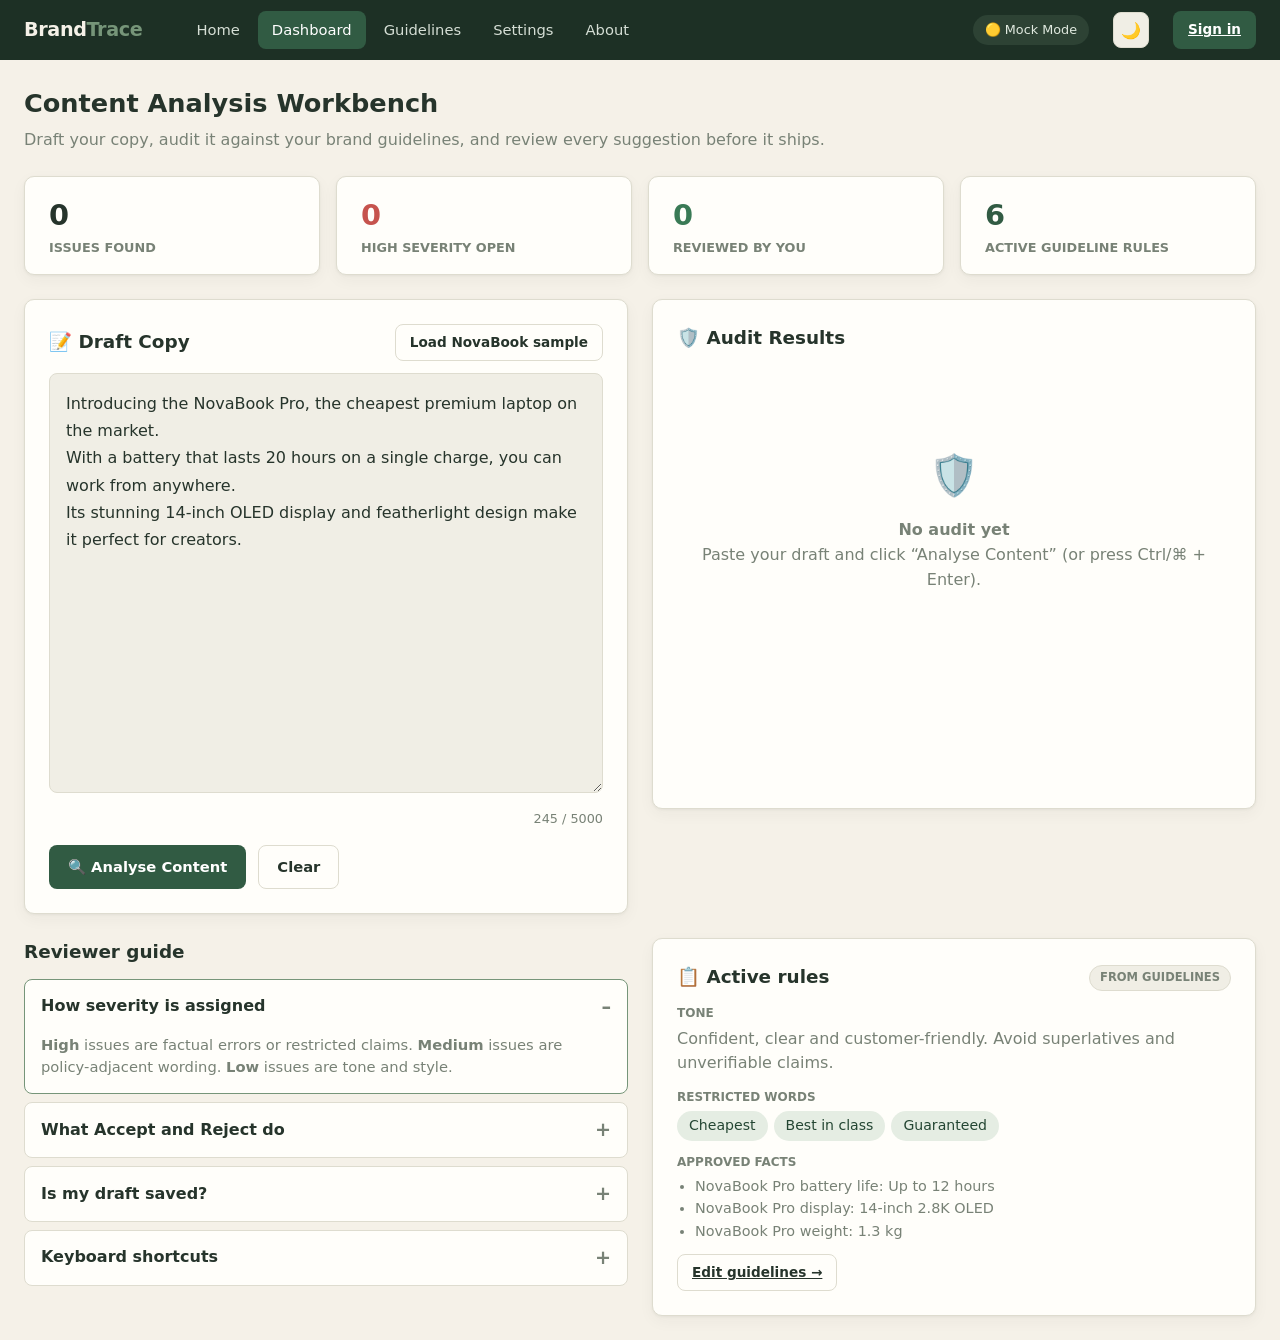
==== frontend/index.html @ dba6ad83 "(frontend): introduce forest green theme initial frontend design" ====
<!DOCTYPE html>
<html lang="en">
<head>
  <script>document.documentElement.dataset.theme=localStorage.getItem("brandtrace.theme")||(matchMedia("(prefers-color-scheme: dark)").matches?"dark":"light")</script>
  <meta charset="UTF-8">
  <meta name="viewport" content="width=device-width, initial-scale=1">
  <title>BrandTrace – Content Analysis Workbench</title>
  <link rel="stylesheet" href="css/variables.css">
  <link rel="stylesheet" href="css/style.css">
  <link rel="stylesheet" href="css/dashboard.css">
  <link rel="stylesheet" href="css/pages.css">
</head>
<body data-page="workbench">
  <main class="container">
    <div class="page-head">
      <h1>Content Analysis Workbench</h1>
      <p>Draft your copy, audit it against your brand guidelines, and review every suggestion before it ships.</p>
    </div>

    <div class="stats-row">
      <div class="stat"><div class="value" id="st-total">0</div><div class="name">Issues found</div></div>
      <div class="stat danger"><div class="value" id="st-high">0</div><div class="name">High severity open</div></div>
      <div class="stat ok"><div class="value" id="st-reviewed">0</div><div class="name">Reviewed by you</div></div>
      <div class="stat brand"><div class="value" id="st-rules">0</div><div class="name">Active guideline rules</div></div>
    </div>

    <div class="workbench">
        <section class="card">
            <div class="panel-title">
                <h2>📝 Draft Copy</h2>
                <button id="sample-btn" class="btn btn-secondary btn-sm" type="button">
                    Load NovaBook sample
                </button>
            </div>

            <textarea
                id="editor"
                class="editor"
                placeholder="Paste your marketing copy here…"
                aria-label="Draft copy"
            ></textarea>

            <div class="field-meta">
                <span id="save-status"></span>
                <span id="char-count">0 / 5000</span>
            </div>

            <div class="editor-actions">
                <button id="analyse-btn" class="btn btn-primary" type="button">
                    🔍 Analyse Content
                </button>
                <button id="clear-btn" class="btn btn-secondary" type="button">
                    Clear
                </button>
            </div>
        </section>

        <section class="card">
            <div class="panel-title">
                <h2>🛡️ Audit Results</h2>
            </div>

            <div id="results" class="results" aria-live="polite">
                <!-- Enhanced empty state with quick-action prompt options -->
                <div class="empty-state">
                    <div class="icon">🛡️</div>
                    <h3>No audit yet</h3>
                    <p>
                        Paste your draft or try a quick sample below to test governance rules:
                    </p>

                    <div
                        class="editor-actions"
                        style="justify-content: center; margin-top: 16px;"
                    >
                        <button
                            type="button"
                            class="btn btn-secondary btn-sm"
                            onclick="loadSamplePreset('social')"
                        >
                            📱 Social Media Caption
                        </button>

                        <button
                            type="button"
                            class="btn btn-secondary btn-sm"
                            onclick="loadSamplePreset('release')"
                        >
                            🚀 Product Release Note
                        </button>
                    </div>
                </div>
            </div>
        </section>
    </div>

    <div class="insight-grid">
      <section>
        <h2 style="margin-bottom:12px">Reviewer guide</h2>
        <details class="acc" open><summary>How severity is assigned</summary><div class="acc-body"><b>High</b> issues are factual errors or restricted claims. <b>Medium</b> issues are policy-adjacent wording. <b>Low</b> issues are tone and style.</div></details>
        <details class="acc"><summary>What Accept and Reject do</summary><div class="acc-body">Accept replaces the flagged text in your draft with the suggested edit. Reject dismisses the warning and leaves your text unchanged.</div></details>
        <details class="acc"><summary>Is my draft saved?</summary><div class="acc-body">Yes. Your draft and review progress autosave in this browser, so a refresh never loses work.</div></details>
        <details class="acc"><summary>Keyboard shortcuts</summary><div class="acc-body">Press <b>Ctrl/⌘ + Enter</b> inside the editor to run an analysis.</div></details>
      </section>
      <section class="card">
        <div class="panel-title"><h2>📋 Active rules</h2><span class="badge neutral">from Guidelines</span></div>
        <div id="rules-snapshot"></div>
      </section>
    </div>
  </main>
  <script src="js/nav.js"></script>
  <script src="js/utils.js"></script>
  <script src="js/storage.js"></script>
  <script src="js/sample-data.js"></script>
  <script src="js/api.js"></script>
  <script src="js/app.js"></script>
</body>
</html>
---- frontend/css/variables.css ----
/* =========================================
   BRANDTRACE — FOREST GREEN DESIGN SYSTEM
   ========================================= */

:root {
  /* Brand identity */
  --primary: #315B43;
  --primary-dark: #244633;
  --primary-soft: #E5EDE3;

  --accent: #769579;
  --accent-soft: #EDF2E9;
  --gold: #B58B55;

  /* Backgrounds */
  --bg: #F5F1E8;
  --surface: #FFFEFA;
  --surface-alt: #F0EEE5;
  --dark: #1D3025;

  /* Borders */
  --border: #DEDCCF;

  /* Typography */
  --text: #26342B;
  --muted: #788276;

  /* Semantic colours */
  --danger: #C6534D;
  --danger-soft: #F8E8E5;

  --warning: #AD7835;
  --warning-soft: #F7EEDC;

  --info: #527D91;
  --info-soft: #E6EFF1;

  --success: #397A55;
  --success-soft: #E4EFE5;

  /* Typography */
  --font: "Inter", system-ui, -apple-system,
          "Segoe UI", Roboto, sans-serif;

  --mono: ui-monospace, "SF Mono", Menlo,
          Consolas, monospace;

  /* Shape */
  --radius: 10px;

  /* Spacing */
  --space-1: 4px;
  --space-2: 8px;
  --space-3: 12px;
  --space-4: 16px;
  --space-5: 24px;
  --space-6: 32px;

  /* Shadows */
  --shadow:
    0 1px 3px rgba(38, 52, 43, .055),
    0 5px 16px rgba(38, 52, 43, .045);
}


/* =========================================
   DARK THEME
   ========================================= */

[data-theme="dark"] {
  /* Brand identity */
  --primary: #426D50;
  --primary-dark: #31563D;
  --primary-soft: #26382B;

  --accent: #A5C5A4;
  --accent-soft: #28392C;
  --gold: #D6B47C;

  /* Backgrounds */
  --bg: #101A15;
  --surface: #18241C;
  --surface-alt: #202E24;
  --dark: #0B120E;

  /* Borders */
  --border: #304035;

  /* Typography */
  --text: #E8EDE6;
  --muted: #A6B2A5;

  /* Semantic colours */
  --danger: #EF8580;
  --danger-soft: #3B2422;

  --warning: #E5B76C;
  --warning-soft: #3B3020;

  --info: #83B5C7;
  --info-soft: #20343C;

  --success: #85C99A;
  --success-soft: #20382A;

  /* Shadows */
  --shadow:
    0 2px 8px rgba(0, 0, 0, .24),
    0 6px 18px rgba(0, 0, 0, .12);
}
---- frontend/css/style.css ----
*, *::before, *::after { box-sizing: border-box; margin: 0; padding: 0; }
html, body { max-width: 100%; overflow-x: hidden; }
body { font-family: var(--font); background: var(--bg); color: var(--text); line-height: 1.55; min-height: 100vh; }
h1 { font-size: 1.6rem; }
h2 { font-size: 1.15rem; }
h3 { font-size: 1rem; }
p { color: var(--muted); }
a { color: var(--primary); }
.container { max-width: 1400px; margin: 0 auto; padding: var(--space-5); }
.page-head { margin-bottom: var(--space-5); }
.page-head p { margin-top: var(--space-1); }
.site-header { background: var(--dark); color: #fff; position: sticky; top: 0; z-index: 50; }
.header-inner { max-width: 1400px; margin: 0 auto; padding: 0 var(--space-5); height: 60px; display: flex; align-items: center; gap: var(--space-5); }
.logo { font-weight: 800; font-size: 1.2rem; letter-spacing: -.02em; color: #fff; text-decoration: none; }
.logo span {
  color: var(--accent);
}
.nav-links { display: flex; gap: var(--space-1); margin-left: var(--space-4); }
.nav-links a {
  color: #D5DED5;
  text-decoration: none;
  padding: 8px 14px;
  border-radius: 8px;
  font-size: .92rem;
  font-weight: 500;
  transition: background .2s, color .2s;
}

.nav-links a:hover {
  background: rgba(118, 149, 121, .18);
  color: #FFFFFF;
}

.nav-links a.active {
  background: var(--primary);
  color: #FFFFFF;
}
.status-badge {
  margin-left: auto;
  font-size: .8rem;
  padding: 5px 12px;
  border-radius: 999px;
  background: rgba(118, 149, 121, .18);
  color: #E0E9DF;
  white-space: nowrap;
}.card { background: var(--surface); border: 1px solid var(--border); border-radius: var(--radius); box-shadow: var(--shadow); padding: var(--space-5); }
.btn { font: inherit; font-weight: 600; font-size: .92rem; padding: 10px 18px; border-radius: 8px; border: 1px solid transparent; cursor: pointer; transition: .15s; display: inline-flex; align-items: center; gap: 8px; }
.btn:disabled { opacity: .6; cursor: not-allowed; }
.btn-primary { background: var(--primary); color: #fff; }
.btn-primary:hover:not(:disabled) { background: var(--primary-dark); }
.btn-secondary { background: var(--surface); color: var(--text); border-color: var(--border); }
.btn-secondary:hover:not(:disabled) { background: var(--surface-alt); }
.btn-success { background: var(--success); color: #fff; }
.btn-danger { background: var(--danger); color: #fff; }
.btn-ghost-danger {
  background: var(--surface);
  color: var(--danger);
  border-color: var(--danger-soft);
}

.btn-ghost-danger:hover {
  background: var(--danger-soft);
}
.btn-sm { padding: 7px 14px; font-size: .85rem; }
.spinner { width: 16px; height: 16px; border: 2px solid rgba(255,255,255,.4); border-top-color: #fff; border-radius: 50%; animation: spin .7s linear infinite; }
@keyframes spin { to { transform: rotate(360deg); } }
.toast { position: fixed; bottom: 24px; right: 24px; background: var(--dark); color: #fff; padding: 12px 20px; border-radius: 8px; box-shadow: var(--shadow); opacity: 0; transform: translateY(10px); transition: .25s; z-index: 100; pointer-events: none; }
.toast.show { opacity: 1; transform: none; }
.toast.success { border-left: 4px solid var(--success); }

@media (max-width: 720px) {
  .header-inner { flex-wrap: wrap; height: auto; padding: 10px var(--space-4); }
  .status-badge { margin-left: 0; }
}

@media (max-width: 480px) {
  .container { padding: var(--space-3); }
}


/* ---- Hamburger Button (Hidden on Desktop) ---- */
.hamburger-btn {
  display: none;
  background: transparent;
  border: 0;
  color: #fff;
  font-size: 1.5rem;
  cursor: pointer;
  padding: 4px 8px;
}

/* ---- Mobile Navigation Drawer ---- */
.mobile-nav-drawer {
  display: none;
  background: var(--dark);
  border-top: 1px solid var(--border);
  padding: var(--space-4) var(--space-5);
  flex-direction: column;
  gap: var(--space-3);
  position: absolute;
  top: 100%;
  left: 0;
  width: 100%;
  max-width: 100%;
  box-shadow: var(--shadow);
  z-index: 100;
}

.mobile-nav-drawer.open {
  display: flex;
  animation: slideDown .2s ease forwards;
}

.mobile-nav-links {
  display: flex;
  flex-direction: column;
  gap: var(--space-2);
}

.mobile-nav-drawer a {
  color: #cbd5e1;
  text-decoration: none;
  padding: 10px 14px;
  border-radius: 8px;
  font-size: 1rem;
  font-weight: 500;
}

.mobile-nav-drawer a:hover,
.mobile-nav-drawer a.active {
  background: #1e293b;
  color: #fff;
}

.mobile-nav-footer {
  display: flex;
  justify-content: space-between;
  align-items: center;
  gap: var(--space-3);
  padding-top: var(--space-3);
  border-top: 1px solid var(--border);
}

.mobile-nav-footer .user-chip {
  flex-wrap: wrap;
  min-width: 0;
}

.mobile-nav-footer .user-chip span {
  display: block;
  overflow-wrap: anywhere;
}

.mobile-nav-footer .link-btn {
  color: #cbd5e1;
}

@keyframes slideDown {
  from { opacity: 0; transform: translateY(-8px); }
  to { opacity: 1; transform: none; }
}

/* ---- Media Query Breakpoints for Navbar Switch ---- */
@media (max-width: 768px) {
  .header-inner .nav-links,
  .header-inner .status-badge,
  .header-inner #theme-toggle,
  .header-inner .desktop-session {
    display: none;
  }

  .hamburger-btn {
    display: inline-flex;
    align-items: center;
    justify-content: center;
    margin-left: auto;
  }

  .site-header {
    position: sticky;
    top: 0;
    z-index: 50;
  }

  .header-inner {
    flex-wrap: nowrap;
    height: 60px;
  }

  .mobile-nav-drawer {
    padding: var(--space-4) var(--space-5);
  }
}

@media (max-width: 480px) {
  .mobile-nav-drawer {
    padding: var(--space-3);
  }

  .mobile-nav-footer {
    flex-wrap: wrap;
  }
}



/* =========================================
   BRANDTRACE THEME REFINEMENTS
   ========================================= */

::selection {
  background: var(--primary-soft);
  color: var(--text);
}

:focus-visible {
  outline: 2px solid var(--accent);
  outline-offset: 3px;
}

.card {
  border-color: var(--border);
}

.site-header {
  background: var(--dark);
}

.logo {
  color: #F5F1E8;
}

.toast {
  background: var(--dark);
  color: #F5F1E8;
}

.mobile-nav-drawer a {
  color: #D5DED5;
}

.mobile-nav-drawer a:hover,
.mobile-nav-drawer a.active {
  background: rgba(118, 149, 121, .2);
  color: #FFFFFF;
}

.mobile-nav-footer .link-btn {
  color: #D5DED5;
}

@media (prefers-reduced-motion: reduce) {
  :focus-visible {
    transition: none;
  }
}
---- frontend/css/dashboard.css ----
/* Workbench */
.workbench { display: grid; grid-template-columns: 1fr 1fr; gap: var(--space-5); align-items: start; }
.panel-title { display: flex; justify-content: space-between; align-items: center; margin-bottom: var(--space-3); }
.editor { width: 100%; min-height: 420px; resize: vertical; font: inherit; line-height: 1.7; padding: var(--space-4); border: 1px solid var(--border); border-radius: 8px; background: var(--surface-alt); color: var(--text); }
.editor:focus,
.field:focus {
  outline: 2px solid var(--primary);
  outline-offset: 1px;
  background: var(--surface);
}
.editor-actions { display: flex; gap: var(--space-3); margin-top: var(--space-4); flex-wrap: wrap; }
.results { min-height: 420px; max-height: 78vh; overflow-y: auto; }
.empty-state { text-align: center; padding: 80px 20px; color: var(--muted); }
.empty-state .icon { font-size: 2.5rem; margin-bottom: var(--space-3); }
.summary-bar { display: flex; gap: var(--space-2); flex-wrap: wrap; margin-bottom: var(--space-4); }

/* Issue cards */
.issue-card {
  border: 1px solid var(--border);
  border-left: 5px solid var(--muted);
  border-radius: var(--radius);
  padding: var(--space-4);
  margin-bottom: var(--space-4);
  background: var(--surface);
}

.issue-card.sev-high {
  border-left-color: var(--danger);
}

.issue-card.sev-medium {
  border-left-color: var(--warning);
}

.issue-card.sev-low {
  border-left-color: var(--info);
}

.issue-card.resolved {
  opacity: .65;
  border-left-color: var(--success);
}

.issue-head { display: flex; justify-content: space-between; align-items: center; margin-bottom: var(--space-3); gap: 8px; }
.category { font-weight: 700; font-size: .9rem; text-transform: uppercase; letter-spacing: .04em; color: var(--muted); }
.badge { font-size: .72rem; font-weight: 700; padding: 3px 10px; border-radius: 999px; text-transform: uppercase; }
.badge.high { background: var(--danger-soft); color: var(--danger); }
.badge.medium { background: var(--warning-soft); color: var(--warning); }
.badge.low { background: var(--info-soft); color: var(--info); }
.badge.resolved { background: var(--success-soft); color: var(--success); }
.badge.neutral { background: var(--surface-alt); color: var(--muted); border: 1px solid var(--border); }
.label { font-size: .75rem; font-weight: 700; color: var(--muted); text-transform: uppercase; margin: var(--space-3) 0 var(--space-1); }
.excerpt {
  background: var(--danger-soft);
  border-radius: 6px;
  padding: 8px 12px;
  font-family: var(--mono);
  font-size: .88rem;
  color: var(--danger);
  text-decoration: line-through;
  text-decoration-color: var(--danger);
}
.explanation { color: var(--text); font-size: .93rem; }
.suggestion {
  background: var(--success-soft);
  border: 1px solid var(--border);
  border-radius: 6px;
  padding: 8px 12px;
  color: var(--success);
  font-size: .93rem;
}
.issue-actions { display: flex; gap: var(--space-2); margin-top: var(--space-4); }

/* Guidelines form */
.form-card { max-width: 820px; }
.form-group { margin-bottom: var(--space-5); }
.form-group label { display: block; font-weight: 600; margin-bottom: var(--space-1); }
.hint { font-size: .82rem; color: var(--muted); margin-bottom: var(--space-2); }
.field { width: 100%; font: inherit; padding: 10px 14px; border: 1px solid var(--border); border-radius: 8px; background: var(--surface-alt); color: var(--text); }
textarea.field { min-height: 110px; resize: vertical; }
.chip-box { display: flex; flex-wrap: wrap; gap: 8px; padding: 8px; border: 1px solid var(--border); border-radius: 8px; background: var(--surface-alt); }
.chip-box:focus-within { outline: 2px solid var(--primary); background: #fff; }
.chip {
  display: inline-flex;
  align-items: center;
  gap: 6px;
  background: var(--primary-soft);
  color: var(--primary-dark);
  padding: 4px 6px 4px 12px;
  border-radius: 999px;
  font-size: .88rem;
  font-weight: 500;
}.chip button { border: 0; background: transparent; color: inherit; cursor: pointer; font-size: 1rem; line-height: 1; padding: 0 4px; }
.chip-input { flex: 1; min-width: 100px; border: 0; background: transparent; font: inherit; outline: none; padding: 4px; }

/* About */
.steps { display: grid; grid-template-columns: repeat(3, 1fr); gap: var(--space-4); margin: var(--space-5) 0; }
.step { text-align: center; }
.step .num { width: 40px; height: 40px; border-radius: 50%; background: var(--primary); color: #fff; display: inline-flex; align-items: center; justify-content: center; font-weight: 700; margin-bottom: var(--space-3); }
.principles { display: grid; grid-template-columns: repeat(2, 1fr); gap: var(--space-4); }
.principle h3 {
  color: var(--primary-dark);
  margin-bottom: var(--space-1);
}
@media (max-width: 960px) {
  .workbench, .steps, .principles { grid-template-columns: 1fr; }
  .results { max-height: none; }
}

/* ---- Micro-interactions ---- */
.stat, .feature, .issue-card { transition: transform .2s ease, box-shadow .2s ease, border-color .2s ease; }
.stat:hover, .feature:hover { transform: translateY(-3px); box-shadow: 0 10px 28px rgba(15, 23, 42, .14); }
.issue-card:hover { transform: translateY(-1px); box-shadow: var(--shadow); }
.btn {
  transition:
    transform .15s ease,
    background .15s ease,
    color .15s ease,
    box-shadow .15s ease,
    border-color .15s ease;
}
.btn:active:not(:disabled) { transform: scale(.97); }
.issue-card.enter { animation: slideIn .35s ease both; animation-delay: var(--d, 0ms); }
@keyframes slideIn { from { opacity: 0; transform: translateY(12px); } to { opacity: 1; transform: none; } }

/* ---- Skeleton loaders ---- */
.skeleton { background: linear-gradient(90deg, var(--surface-alt) 25%, var(--border) 37%, var(--surface-alt) 63%); background-size: 400% 100%; animation: shimmer 1.4s ease infinite; border-radius: 6px; }
@keyframes shimmer { 0% { background-position: 100% 50%; } 100% { background-position: 0 50%; } }
.sk-line { height: 12px; margin: 12px 0; }
.sk-block { height: 44px; margin-top: 14px; }
.w40 { width: 40%; }
.w70 { width: 70%; }
.w90 { width: 90%; }
.skeleton-card { border-left-color: var(--border); }
.sk-label { font-size: .85rem; color: var(--muted); margin-bottom: var(--space-3); animation: pulse 1.2s ease-in-out infinite; }
.is-pulsing { animation: pulse 1.1s ease-in-out infinite; }
@keyframes pulse { 50% { opacity: .35; } }

/* ---- Workbench extras ---- */
.field-meta { display: flex; justify-content: space-between; font-size: .8rem; color: var(--muted); margin-top: var(--space-2); }
.field-meta .over { color: var(--danger); font-weight: 700; }
.insight-grid { display: grid; grid-template-columns: 1fr 1fr; gap: var(--space-5); margin-top: var(--space-5); }
.chip-row { display: flex; flex-wrap: wrap; gap: 6px; }
.chip.static { padding: 4px 12px; }
.plain-list { padding-left: 18px; color: var(--muted); font-size: .9rem; }

@media (max-width: 960px) {
  .insight-grid { grid-template-columns: 1fr; }
}

/* ---- Mobile overflow protection ---- */
.issue-card, .excerpt, .suggestion, .explanation {
  word-break: break-word;
  overflow-wrap: anywhere;
}
.chip-box {
  max-width: 100%;
  overflow: hidden;
}

@media (max-width: 480px) {
  .editor-actions .btn {
    width: 100%;
    justify-content: center;
  }
}

/* ---- Reduced motion ---- */
@media (prefers-reduced-motion: reduce) {
  *, *::before, *::after { animation: none !important; transition: none !important; }
}

/* ---- Interactive Diff Styles ---- */
.diff-view {
  background: var(--surface-alt);
  border: 1px solid var(--border);
  border-radius: 6px;
  padding: 10px 14px;
  font-family: var(--mono);
  font-size: 0.88rem;
  margin-top: var(--space-2);
  display: flex;
  flex-direction: column;
  gap: 6px;
}
.diff-del {
  color: var(--danger);
  text-decoration: line-through;
  background: var(--danger-soft);
  padding: 2px 6px;
  border-radius: 4px;
}
.diff-ins {
  color: var(--success);
  background: var(--success-soft);
  padding: 2px 6px;
  border-radius: 4px;
}

/* ---- Severity Tag Indicators ---- */
.chip.sev-high { border-left: 3px solid var(--danger); background: var(--danger-soft); color: var(--danger); }
.chip.sev-medium { border-left: 3px solid var(--warning); background: var(--warning-soft); color: var(--warning); }
.chip.sev-low { border-left: 3px solid var(--info); background: var(--info-soft); color: var(--info); }

/* ---- Rule Testing Sandbox Feedback ---- */
.sandbox-pass { color: var(--success); }
.sandbox-fail { color: var(--danger); }


/* =========================================
   BRANDTRACE — DASHBOARD REFINEMENTS
   ========================================= */

/* Interactive elements */
.editor,
.field,
.chip-box,
.diff-view {
  border-color: var(--border);
}

/* Severity chips */
.chip.sev-high {
  border-left: 3px solid var(--danger);
  background: var(--danger-soft);
  color: var(--danger);
}

.chip.sev-medium {
  border-left: 3px solid var(--warning);
  background: var(--warning-soft);
  color: var(--warning);
}

.chip.sev-low {
  border-left: 3px solid var(--info);
  background: var(--info-soft);
  color: var(--info);
}

/* Interactive diffs */
.diff-del {
  color: var(--danger);
  background: var(--danger-soft);
}

.diff-ins {
  color: var(--success);
  background: var(--success-soft);
}

/* Loading states */
.skeleton {
  background: linear-gradient(
    90deg,
    var(--surface-alt) 25%,
    var(--border) 37%,
    var(--surface-alt) 63%
  );
  background-size: 400% 100%;
}

/* Hover refinement */
.stat:hover,
.feature:hover,
.issue-card:hover {
  border-color: var(--accent);
}

/* Dark theme */
[data-theme="dark"] .chip {
  color: var(--accent);
}

[data-theme="dark"] .chip.sev-high,
[data-theme="dark"] .chip.sev-medium,
[data-theme="dark"] .chip.sev-low {
  color: inherit;
}

[data-theme="dark"] .principle h3 {
  color: var(--accent);
}
---- frontend/css/pages.css ----
/* ---- Header additions ---- */
.icon-btn {
  background: var(--surface-alt);
  border: 1px solid var(--border);
  color: var(--text);
  width: 36px;
  height: 36px;
  border-radius: 8px;
  cursor: pointer;
  font-size: 1rem;
}

.icon-btn:hover {
  background: var(--border);
}

.user-chip {
  display: flex;
  align-items: center;
  gap: 8px;
  font-size: .85rem;
  color: #E2E8E0;
}

.user-chip small {
  color: var(--accent);
}

.link-btn {
  background: none;
  border: 0;
  color: var(--muted);
  cursor: pointer;
  font: inherit;
  font-size: .82rem;
  text-decoration: underline;
}
.btn-lg { padding: 14px 28px; font-size: 1rem; }

/* ---- Dark-mode fixes for hard-coded colours ---- */

[data-theme="dark"] .issue-card,
[data-theme="dark"] .editor:focus,
[data-theme="dark"] .field:focus,
[data-theme="dark"] .chip-box:focus-within {
  background: var(--surface);
}

[data-theme="dark"] .excerpt {
  color: var(--danger);
}

[data-theme="dark"] .suggestion {
  color: var(--success);
  border-color: var(--border);
}

[data-theme="dark"] .btn-ghost-danger {
  border-color: var(--border);
  background: transparent;
}
/* ---- Stats ---- */
.stats-row { display: grid; grid-template-columns: repeat(4, 1fr); gap: var(--space-4); margin-bottom: var(--space-5); }
.stat { background: var(--surface); border: 1px solid var(--border); border-radius: var(--radius); padding: var(--space-4) var(--space-5); box-shadow: var(--shadow); }
.stat .value { font-size: 1.8rem; font-weight: 800; letter-spacing: -.02em; }
.stat .name { font-size: .8rem; color: var(--muted); text-transform: uppercase; font-weight: 600; }
.stat.danger .value { color: var(--danger); }
.stat.ok .value { color: var(--success); }
.stat.brand .value { color: var(--primary); }

/* ---- Landing ---- */
.hero { text-align: center; padding: 96px 24px 72px; background: radial-gradient(900px 400px at 50% -10%, var(--primary-soft), transparent); }
.hero .eyebrow { display: inline-block; background: var(--primary-soft); color: var(--primary-dark); font-weight: 700; font-size: .8rem; padding: 6px 14px; border-radius: 999px; margin-bottom: var(--space-4); }
.hero h1 { font-size: clamp(2rem, 5vw, 3.4rem); letter-spacing: -.03em; max-width: 820px; margin: 0 auto var(--space-4); line-height: 1.1; }
.hero h1 em { font-style: normal; color: var(--primary); }
.hero p { max-width: 620px; margin: 0 auto var(--space-5); font-size: 1.1rem; }
.hero-cta { display: flex; gap: var(--space-3); justify-content: center; flex-wrap: wrap; }
.section { max-width: 1200px; margin: 0 auto; padding: 56px 24px; }
.section > h2 { text-align: center; font-size: 1.8rem; margin-bottom: var(--space-2); }
.section > .sub { text-align: center; margin-bottom: var(--space-6); }
.features { display: grid; grid-template-columns: repeat(3, 1fr); gap: var(--space-4); }
.feature .icon { font-size: 1.6rem; margin-bottom: var(--space-2); }
.feature h3 { margin-bottom: var(--space-1); }
.cta-band {
  background: var(--dark);
  color: #F5F1E8;
  text-align: center;
  padding: 64px 24px;
}

.cta-band p {
  color: #B7C4B5;
  margin: var(--space-2) 0 var(--space-5);
}
.footer { text-align: center; padding: var(--space-5); color: var(--muted); font-size: .85rem; }
.footnote { text-align: center; font-size: .75rem; color: var(--muted); margin-top: var(--space-3); }

/* ---- Auth ---- */
.auth-wrap { min-height: calc(100vh - 60px); display: grid; place-items: center; padding: var(--space-5); }
.auth-card { width: 100%; max-width: 460px; }
.auth-card h1 { margin-bottom: var(--space-1); }
.tabs { display: flex; background: var(--surface-alt); border-radius: 8px; padding: 4px; margin: var(--space-4) 0; }
.tabs button { flex: 1; border: 0; background: none; padding: 8px; font: inherit; font-weight: 600; color: var(--muted); border-radius: 6px; cursor: pointer; }
.tabs button.active { background: var(--surface); color: var(--text); box-shadow: var(--shadow); }
.role-grid { display: grid; grid-template-columns: 1fr 1fr; gap: var(--space-3); }
.role-card { border: 2px solid var(--border); border-radius: 8px; padding: var(--space-3); cursor: pointer; display: block; }
.role-card input { display: none; }
.role-card:has(input:checked) { border-color: var(--primary); background: var(--primary-soft); }
.role-card strong { display: block; }
.role-card small { color: var(--muted); }
.error-msg { color: var(--danger); font-size: .85rem; min-height: 1.2em; margin-bottom: var(--space-3); }
.divider { text-align: center; color: var(--muted); font-size: .8rem; margin: var(--space-4) 0; }

/* ---- Settings ---- */
.settings-stack { display: grid; gap: var(--space-5); max-width: 900px; }
.field-row { display: grid; grid-template-columns: 1fr 1fr; gap: var(--space-4); }
.switch-row { display: flex; justify-content: space-between; align-items: center; gap: var(--space-4); padding: var(--space-3) 0; border-bottom: 1px solid var(--border); }
.switch-row:last-child { border-bottom: 0; }
.switch-row small { display: block; color: var(--muted); }
input.toggle { appearance: none; width: 42px; height: 24px; border-radius: 999px; background: var(--border); position: relative; cursor: pointer; transition: .2s; flex-shrink: 0; }
input.toggle::after { content: ""; position: absolute; top: 3px; left: 3px; width: 18px; height: 18px; border-radius: 50%; background: #fff; transition: .2s; }
input.toggle:checked { background: var(--primary); }
input.toggle:checked::after { left: 21px; }
.notice { background: var(--warning-soft); color: var(--warning); border-radius: 8px; padding: 10px 14px; font-size: .9rem; font-weight: 500; }
.table { width: 100%; border-collapse: collapse; font-size: .92rem; }
.table th, .table td { text-align: left; padding: 10px 8px; border-bottom: 1px solid var(--border); }
.table th { color: var(--muted); font-size: .75rem; text-transform: uppercase; }

@media (max-width: 960px) {
  .features, .stats-row, .field-row { grid-template-columns: 1fr 1fr; }
}
@media (max-width: 600px) {
  .features, .stats-row, .field-row, .role-grid { grid-template-columns: 1fr; }
  .user-chip span { display: none; }
}

/* ---- Two-column layouts with sticky helper sidebar ---- */
.layout-2col { display: grid; grid-template-columns: minmax(0, 1fr) 340px; gap: var(--space-5); align-items: start; }
.layout-2col .settings-stack, .layout-2col .form-card { max-width: none; }
.sticky-aside { position: sticky; top: 84px; display: grid; gap: var(--space-4); }
.tip-card { background: var(--primary-soft); border-color: transparent; }
.tip-card h3 { color: var(--primary-dark); margin-bottom: var(--space-2); }
.tip-card p { color: var(--text); font-size: .92rem; }
.mini-stat { display: flex; justify-content: space-between; align-items: center; font-size: .9rem; }
.mini-stat strong { color: var(--primary); }
@media (max-width: 1000px) {
  .layout-2col { grid-template-columns: 1fr; }
  .sticky-aside { position: static; }
}

/* ---- Native accordions ---- */
details.acc { border: 1px solid var(--border); border-radius: 8px; background: var(--surface); margin-bottom: 8px; overflow: hidden; transition: border-color .2s, box-shadow .2s; }
details.acc:hover { box-shadow: var(--shadow); }
details.acc[open] { border-color: var(--primary); }
details.acc summary { cursor: pointer; list-style: none; padding: 12px 16px; font-weight: 600; display: flex; justify-content: space-between; align-items: center; }
details.acc summary::-webkit-details-marker { display: none; }
details.acc summary::after { content: "+"; font-size: 1.2rem; color: var(--muted); }
details.acc[open] summary::after { content: "–"; }
details.acc .acc-body { padding: 0 16px 14px; color: var(--muted); font-size: .92rem; animation: fadeDown .25s ease; }
@keyframes fadeDown { from { opacity: 0; transform: translateY(-4px); } to { opacity: 1; transform: none; } }

/* ---- Inline validation ---- */
.field.invalid, .chip-box.invalid { border-color: var(--danger); background: var(--danger-soft); }
.field-error { color: var(--danger); font-size: .82rem; margin-top: 6px; font-weight: 500; animation: fadeDown .2s ease; }
.field-error::before { content: "⚠ "; }
.save-status { font-size: .85rem; color: var(--muted); align-self: center; }
.toast.error { border-left: 4px solid var(--danger); }
.toast.info { border-left: 4px solid var(--info); }

@media (max-width: 480px) {
  .stats-row, .features, .field-row, .role-grid { grid-template-columns: 1fr !important; }
  .stat { padding: var(--space-3); }
  .stat .value { font-size: 1.4rem; }
}


/* =========================================
   BRANDTRACE — PAGE REFINEMENTS
   ========================================= */

/* Hero */
.hero {
  background:
    radial-gradient(
      900px 400px at 50% -10%,
      var(--primary-soft),
      transparent
    );
}

.hero .eyebrow {
  background: var(--primary-soft);
  color: var(--primary-dark);
}

/* Feature cards */
.feature {
  border-color: var(--border);
}

/* Statistics */
.stat {
  border-color: var(--border);
}

/* Authentication */
.tabs {
  background: var(--surface-alt);
}

.tabs button.active {
  background: var(--surface);
  color: var(--text);
}

/* Role selection */
.role-card:has(input:checked) {
  border-color: var(--primary);
  background: var(--primary-soft);
}

/* Sidebar tips */
.tip-card {
  background: var(--primary-soft);
}

.tip-card h3 {
  color: var(--primary-dark);
}

/* Tables */
.table th {
  color: var(--muted);
}

/* Accordion */
details.acc[open] {
  border-color: var(--accent);
}

/* Settings */
input.toggle:checked {
  background: var(--primary);
}

/* Dark theme */
[data-theme="dark"] .hero .eyebrow {
  color: var(--accent);
}

[data-theme="dark"] .tip-card h3 {
  color: var(--accent);
}

[data-theme="dark"] .role-card:has(input:checked) {
  background: var(--primary-soft);
}

[data-theme="dark"] .tabs button.active {
  color: var(--text);
}
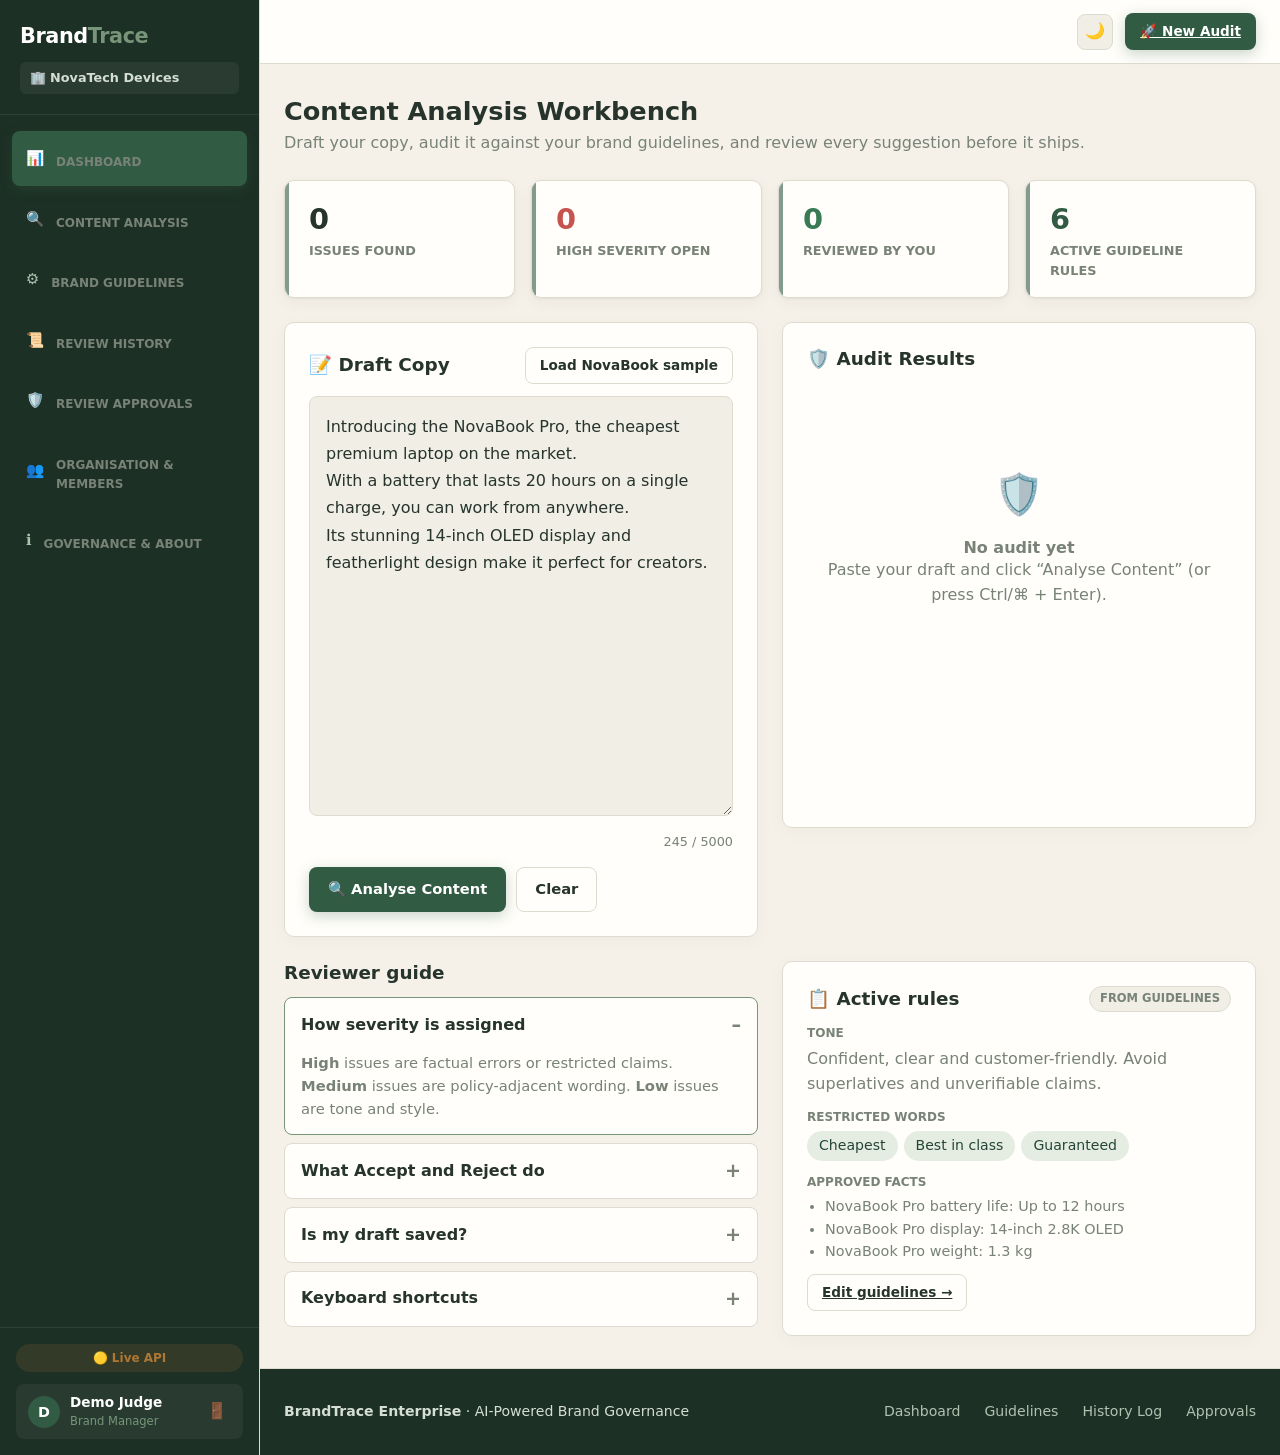
==== commit fbf0192d: "(frontend): refactored ui design" ====
--- a/frontend/index.html
+++ b/frontend/index.html
@@ -1,118 +1,136 @@
 <!DOCTYPE html>
 <html lang="en">
+
 <head>
-  <script>document.documentElement.dataset.theme=localStorage.getItem("brandtrace.theme")||(matchMedia("(prefers-color-scheme: dark)").matches?"dark":"light")</script>
-  <meta charset="UTF-8">
-  <meta name="viewport" content="width=device-width, initial-scale=1">
-  <title>BrandTrace – Content Analysis Workbench</title>
-  <link rel="stylesheet" href="css/variables.css">
-  <link rel="stylesheet" href="css/style.css">
-  <link rel="stylesheet" href="css/dashboard.css">
-  <link rel="stylesheet" href="css/pages.css">
+    <script>document.documentElement.dataset.theme = localStorage.getItem("brandtrace.theme") || (matchMedia("(prefers-color-scheme: dark)").matches ? "dark" : "light")</script>
+    <meta charset="UTF-8">
+    <meta name="viewport" content="width=device-width, initial-scale=1">
+    <title>BrandTrace – Content Analysis Workbench</title>
+    <link rel="stylesheet" href="css/variables.css">
+    <link rel="stylesheet" href="css/style.css">
+    <link rel="stylesheet" href="css/dashboard.css">
+    <link rel="stylesheet" href="css/pages.css">
 </head>
+
 <body data-page="workbench">
-  <main class="container">
-    <div class="page-head">
-      <h1>Content Analysis Workbench</h1>
-      <p>Draft your copy, audit it against your brand guidelines, and review every suggestion before it ships.</p>
-    </div>
+    <main class="container">
+        <div class="page-head">
+            <h1>Content Analysis Workbench</h1>
+            <p>Draft your copy, audit it against your brand guidelines, and review every suggestion before it ships.</p>
+        </div>
 
-    <div class="stats-row">
-      <div class="stat"><div class="value" id="st-total">0</div><div class="name">Issues found</div></div>
-      <div class="stat danger"><div class="value" id="st-high">0</div><div class="name">High severity open</div></div>
-      <div class="stat ok"><div class="value" id="st-reviewed">0</div><div class="name">Reviewed by you</div></div>
-      <div class="stat brand"><div class="value" id="st-rules">0</div><div class="name">Active guideline rules</div></div>
-    </div>
+        <div class="stats-row">
+            <div class="stat">
+                <div class="value" id="st-total">0</div>
+                <div class="name">Issues found</div>
+            </div>
+            <div class="stat danger">
+                <div class="value" id="st-high">0</div>
+                <div class="name">High severity open</div>
+            </div>
+            <div class="stat ok">
+                <div class="value" id="st-reviewed">0</div>
+                <div class="name">Reviewed by you</div>
+            </div>
+            <div class="stat brand">
+                <div class="value" id="st-rules">0</div>
+                <div class="name">Active guideline rules</div>
+            </div>
+        </div>
 
-    <div class="workbench">
-        <section class="card">
-            <div class="panel-title">
-                <h2>📝 Draft Copy</h2>
-                <button id="sample-btn" class="btn btn-secondary btn-sm" type="button">
-                    Load NovaBook sample
-                </button>
-            </div>
+        <div class="workbench">
+            <section class="card">
+                <div class="panel-title">
+                    <h2>📝 Draft Copy</h2>
+                    <button id="sample-btn" class="btn btn-secondary btn-sm" type="button">
+                        Load NovaBook sample
+                    </button>
+                </div>
 
-            <textarea
-                id="editor"
-                class="editor"
-                placeholder="Paste your marketing copy here…"
-                aria-label="Draft copy"
-            ></textarea>
+                <textarea id="editor" class="editor" placeholder="Paste your marketing copy here…"
+                    aria-label="Draft copy"></textarea>
 
-            <div class="field-meta">
-                <span id="save-status"></span>
-                <span id="char-count">0 / 5000</span>
-            </div>
+                <div class="field-meta">
+                    <span id="save-status"></span>
+                    <span id="char-count">0 / 5000</span>
+                </div>
 
-            <div class="editor-actions">
-                <button id="analyse-btn" class="btn btn-primary" type="button">
-                    🔍 Analyse Content
-                </button>
-                <button id="clear-btn" class="btn btn-secondary" type="button">
-                    Clear
-                </button>
-            </div>
-        </section>
+                <div class="editor-actions">
+                    <button id="analyse-btn" class="btn btn-primary" type="button">
+                        🔍 Analyse Content
+                    </button>
+                    <button id="clear-btn" class="btn btn-secondary" type="button">
+                        Clear
+                    </button>
+                </div>
+            </section>
 
-        <section class="card">
-            <div class="panel-title">
-                <h2>🛡️ Audit Results</h2>
-            </div>
+            <section class="card">
+                <div class="panel-title">
+                    <h2>🛡️ Audit Results</h2>
+                </div>
 
-            <div id="results" class="results" aria-live="polite">
-                <!-- Enhanced empty state with quick-action prompt options -->
-                <div class="empty-state">
-                    <div class="icon">🛡️</div>
-                    <h3>No audit yet</h3>
-                    <p>
-                        Paste your draft or try a quick sample below to test governance rules:
-                    </p>
+                <div id="results" class="results" aria-live="polite">
+                    <!-- Enhanced empty state with quick-action prompt options -->
+                    <div class="empty-state">
+                        <div class="icon">🛡️</div>
+                        <h3>No audit yet</h3>
+                        <p>
+                            Paste your draft or try a quick sample below to test governance rules:
+                        </p>
 
-                    <div
-                        class="editor-actions"
-                        style="justify-content: center; margin-top: 16px;"
-                    >
-                        <button
-                            type="button"
-                            class="btn btn-secondary btn-sm"
-                            onclick="loadSamplePreset('social')"
-                        >
-                            📱 Social Media Caption
-                        </button>
+                        <div class="editor-actions" style="justify-content: center; margin-top: 16px;">
+                            <button type="button" class="btn btn-secondary btn-sm" onclick="loadSamplePreset('social')">
+                                📱 Social Media Caption
+                            </button>
 
-                        <button
-                            type="button"
-                            class="btn btn-secondary btn-sm"
-                            onclick="loadSamplePreset('release')"
-                        >
-                            🚀 Product Release Note
-                        </button>
+                            <button type="button" class="btn btn-secondary btn-sm"
+                                onclick="loadSamplePreset('release')">
+                                🚀 Product Release Note
+                            </button>
+                        </div>
                     </div>
                 </div>
-            </div>
-        </section>
-    </div>
+            </section>
+        </div>
 
-    <div class="insight-grid">
-      <section>
-        <h2 style="margin-bottom:12px">Reviewer guide</h2>
-        <details class="acc" open><summary>How severity is assigned</summary><div class="acc-body"><b>High</b> issues are factual errors or restricted claims. <b>Medium</b> issues are policy-adjacent wording. <b>Low</b> issues are tone and style.</div></details>
-        <details class="acc"><summary>What Accept and Reject do</summary><div class="acc-body">Accept replaces the flagged text in your draft with the suggested edit. Reject dismisses the warning and leaves your text unchanged.</div></details>
-        <details class="acc"><summary>Is my draft saved?</summary><div class="acc-body">Yes. Your draft and review progress autosave in this browser, so a refresh never loses work.</div></details>
-        <details class="acc"><summary>Keyboard shortcuts</summary><div class="acc-body">Press <b>Ctrl/⌘ + Enter</b> inside the editor to run an analysis.</div></details>
-      </section>
-      <section class="card">
-        <div class="panel-title"><h2>📋 Active rules</h2><span class="badge neutral">from Guidelines</span></div>
-        <div id="rules-snapshot"></div>
-      </section>
-    </div>
-  </main>
-  <script src="js/nav.js"></script>
-  <script src="js/utils.js"></script>
-  <script src="js/storage.js"></script>
-  <script src="js/sample-data.js"></script>
-  <script src="js/api.js"></script>
-  <script src="js/app.js"></script>
+        <div class="insight-grid">
+            <section>
+                <h2 style="margin-bottom:12px">Reviewer guide</h2>
+                <details class="acc" open>
+                    <summary>How severity is assigned</summary>
+                    <div class="acc-body"><b>High</b> issues are factual errors or restricted claims. <b>Medium</b>
+                        issues are policy-adjacent wording. <b>Low</b> issues are tone and style.</div>
+                </details>
+                <details class="acc">
+                    <summary>What Accept and Reject do</summary>
+                    <div class="acc-body">Accept replaces the flagged text in your draft with the suggested edit. Reject
+                        dismisses the warning and leaves your text unchanged.</div>
+                </details>
+                <details class="acc">
+                    <summary>Is my draft saved?</summary>
+                    <div class="acc-body">Yes. Your draft and review progress autosave in this browser, so a refresh
+                        never loses work.</div>
+                </details>
+                <details class="acc">
+                    <summary>Keyboard shortcuts</summary>
+                    <div class="acc-body">Press <b>Ctrl/⌘ + Enter</b> inside the editor to run an analysis.</div>
+                </details>
+            </section>
+            <section class="card">
+                <div class="panel-title">
+                    <h2>📋 Active rules</h2><span class="badge neutral">from Guidelines</span>
+                </div>
+                <div id="rules-snapshot"></div>
+            </section>
+        </div>
+    </main>
+    <script src="js/nav.js"></script>
+    <script src="js/utils.js"></script>
+    <script src="js/storage.js"></script>
+    <script src="js/sample-data.js"></script>
+    <script src="js/api.js"></script>
+    <script src="js/app.js"></script>
 </body>
+
 </html>
--- a/frontend/css/style.css
+++ b/frontend/css/style.css
@@ -1,168 +1,361 @@
-
-*, *::before, *::after { box-sizing: border-box; margin: 0; padding: 0; }
-html, body { max-width: 100%; overflow-x: hidden; }
-body { font-family: var(--font); background: var(--bg); color: var(--text); line-height: 1.55; min-height: 100vh; }
-h1 { font-size: 1.6rem; }
-h2 { font-size: 1.15rem; }
-h3 { font-size: 1rem; }
+/* =========================================================
+   BRANDTRACE — GLOBAL STYLES
+   Shared reset, typography, navigation, controls and utilities.
+   Page-specific layouts belong in pages.css.
+   ========================================================= */
+
+*,
+*::before,
+*::after {
+  box-sizing: border-box;
+  margin: 0;
+  padding: 0;
+}
+
+html {
+  min-width: 320px;
+  max-width: 100%;
+  overflow-x: clip;
+  scroll-behavior: smooth;
+}
+
+body {
+  width: 100%;
+  max-width: 100%;
+  min-height: 100vh;
+  overflow-x: clip;
+  font-family: var(--font);
+  background: var(--bg);
+  color: var(--text);
+  line-height: 1.55;
+}
+
+img,
+svg,
+video,
+canvas {
+  max-width: 100%;
+}
+
+h1 { font-size: 1.6rem; line-height: 1.2; }
+h2 { font-size: 1.15rem; line-height: 1.3; }
+h3 { font-size: 1rem; line-height: 1.35; }
+
 p { color: var(--muted); }
 a { color: var(--primary); }
-.container { max-width: 1400px; margin: 0 auto; padding: var(--space-5); }
-.page-head { margin-bottom: var(--space-5); }
-.page-head p { margin-top: var(--space-1); }
-.site-header { background: var(--dark); color: #fff; position: sticky; top: 0; z-index: 50; }
-.header-inner { max-width: 1400px; margin: 0 auto; padding: 0 var(--space-5); height: 60px; display: flex; align-items: center; gap: var(--space-5); }
-.logo { font-weight: 800; font-size: 1.2rem; letter-spacing: -.02em; color: #fff; text-decoration: none; }
-.logo span {
-  color: var(--accent);
-}
-.nav-links { display: flex; gap: var(--space-1); margin-left: var(--space-4); }
+
+button,
+input,
+select,
+textarea {
+  font: inherit;
+}
+
+button,
+[role="button"] {
+  touch-action: manipulation;
+}
+
+.container {
+  width: min(100%, 1400px);
+  min-width: 0;
+  margin-inline: auto;
+  padding: var(--space-5);
+}
+
+.page-head {
+  min-width: 0;
+  margin-bottom: var(--space-5);
+}
+
+.page-head p {
+  margin-top: var(--space-1);
+  max-width: 80ch;
+}
+
+.site-header {
+  position: sticky;
+  top: 0;
+  z-index: 50;
+  width: 100%;
+  background: var(--dark);
+  color: #fff;
+}
+
+.header-inner {
+  width: min(100%, 1400px);
+  min-width: 0;
+  height: 60px;
+  margin-inline: auto;
+  padding-inline: var(--space-5);
+  display: flex;
+  align-items: center;
+  gap: var(--space-5);
+}
+
+.logo {
+  flex: 0 0 auto;
+  color: #f5f1e8;
+  font-size: 1.2rem;
+  font-weight: 800;
+  letter-spacing: -.02em;
+  text-decoration: none;
+}
+
+.logo span { color: var(--accent); }
+
+.nav-links {
+  display: flex;
+  min-width: 0;
+  gap: var(--space-1);
+  margin-left: var(--space-4);
+}
+
 .nav-links a {
-  color: #D5DED5;
-  text-decoration: none;
   padding: 8px 14px;
   border-radius: 8px;
+  color: #d5ded5;
   font-size: .92rem;
   font-weight: 500;
+  text-decoration: none;
   transition: background .2s, color .2s;
 }
 
 .nav-links a:hover {
   background: rgba(118, 149, 121, .18);
-  color: #FFFFFF;
+  color: #fff;
 }
 
 .nav-links a.active {
   background: var(--primary);
-  color: #FFFFFF;
-}
+  color: #fff;
+}
+
 .status-badge {
   margin-left: auto;
-  font-size: .8rem;
   padding: 5px 12px;
   border-radius: 999px;
   background: rgba(118, 149, 121, .18);
-  color: #E0E9DF;
+  color: #e0e9df;
+  font-size: .8rem;
   white-space: nowrap;
-}.card { background: var(--surface); border: 1px solid var(--border); border-radius: var(--radius); box-shadow: var(--shadow); padding: var(--space-5); }
-.btn { font: inherit; font-weight: 600; font-size: .92rem; padding: 10px 18px; border-radius: 8px; border: 1px solid transparent; cursor: pointer; transition: .15s; display: inline-flex; align-items: center; gap: 8px; }
+}
+
+.hamburger-btn {
+  display: none;
+  padding: 4px 8px;
+  border: 0;
+  background: transparent;
+  color: #fff;
+  font-size: 1.5rem;
+  cursor: pointer;
+}
+
+.mobile-nav-drawer {
+  position: absolute;
+  top: 100%;
+  left: 0;
+  z-index: 100;
+  display: none;
+  width: 100%;
+  max-width: 100%;
+  padding: var(--space-4) var(--space-5);
+  flex-direction: column;
+  gap: var(--space-3);
+  border-top: 1px solid var(--border);
+  background: var(--dark);
+  box-shadow: var(--shadow);
+}
+
+.mobile-nav-drawer.open {
+  display: flex;
+  animation: slideDown .2s ease forwards;
+}
+
+.mobile-nav-links {
+  display: flex;
+  flex-direction: column;
+  gap: var(--space-2);
+}
+
+.mobile-nav-drawer a {
+  padding: 10px 14px;
+  border-radius: 8px;
+  color: #d5ded5;
+  font-size: 1rem;
+  font-weight: 500;
+  text-decoration: none;
+}
+
+.mobile-nav-drawer a:hover,
+.mobile-nav-drawer a.active {
+  background: rgba(118, 149, 121, .2);
+  color: #fff;
+}
+
+.mobile-nav-footer {
+  display: flex;
+  align-items: center;
+  justify-content: space-between;
+  gap: var(--space-3);
+  padding-top: var(--space-3);
+  border-top: 1px solid var(--border);
+}
+
+.mobile-nav-footer .user-chip {
+  min-width: 0;
+  flex-wrap: wrap;
+}
+
+.mobile-nav-footer .user-chip span {
+  display: block;
+  overflow-wrap: anywhere;
+}
+
+.mobile-nav-footer .link-btn { color: #d5ded5; }
+
+@keyframes slideDown {
+  from { opacity: 0; transform: translateY(-8px); }
+  to { opacity: 1; transform: none; }
+}
+
+.card {
+  min-width: 0;
+  padding: var(--space-5);
+  border: 1px solid var(--border);
+  border-radius: var(--radius);
+  background: var(--surface);
+  box-shadow: var(--shadow);
+}
+
+.btn {
+  display: inline-flex;
+  align-items: center;
+  justify-content: center;
+  gap: 8px;
+  max-width: 100%;
+  padding: 10px 18px;
+  border: 1px solid transparent;
+  border-radius: 8px;
+  font-size: .92rem;
+  font-weight: 600;
+  cursor: pointer;
+  transition: background .15s, border-color .15s, transform .15s;
+}
+
 .btn:disabled { opacity: .6; cursor: not-allowed; }
 .btn-primary { background: var(--primary); color: #fff; }
 .btn-primary:hover:not(:disabled) { background: var(--primary-dark); }
-.btn-secondary { background: var(--surface); color: var(--text); border-color: var(--border); }
+.btn-secondary { border-color: var(--border); background: var(--surface); color: var(--text); }
 .btn-secondary:hover:not(:disabled) { background: var(--surface-alt); }
 .btn-success { background: var(--success); color: #fff; }
 .btn-danger { background: var(--danger); color: #fff; }
-.btn-ghost-danger {
-  background: var(--surface);
-  color: var(--danger);
-  border-color: var(--danger-soft);
-}
-
-.btn-ghost-danger:hover {
-  background: var(--danger-soft);
-}
+.btn-ghost-danger { border-color: var(--danger-soft); background: var(--surface); color: var(--danger); }
+.btn-ghost-danger:hover { background: var(--danger-soft); }
 .btn-sm { padding: 7px 14px; font-size: .85rem; }
-.spinner { width: 16px; height: 16px; border: 2px solid rgba(255,255,255,.4); border-top-color: #fff; border-radius: 50%; animation: spin .7s linear infinite; }
+.btn-lg { padding: 14px 28px; font-size: 1rem; }
+
+.spinner {
+  width: 16px;
+  height: 16px;
+  border: 2px solid rgba(255,255,255,.4);
+  border-top-color: #fff;
+  border-radius: 50%;
+  animation: spin .7s linear infinite;
+}
+
 @keyframes spin { to { transform: rotate(360deg); } }
-.toast { position: fixed; bottom: 24px; right: 24px; background: var(--dark); color: #fff; padding: 12px 20px; border-radius: 8px; box-shadow: var(--shadow); opacity: 0; transform: translateY(10px); transition: .25s; z-index: 100; pointer-events: none; }
+
+.toast {
+  position: fixed;
+  right: 24px;
+  bottom: 24px;
+  z-index: 100;
+  padding: 12px 20px;
+  border-radius: 8px;
+  background: var(--dark);
+  color: #f5f1e8;
+  box-shadow: var(--shadow);
+  opacity: 0;
+  pointer-events: none;
+  transform: translateY(10px);
+  transition: opacity .25s, transform .25s;
+}
+
 .toast.show { opacity: 1; transform: none; }
 .toast.success { border-left: 4px solid var(--success); }
-
-@media (max-width: 720px) {
-  .header-inner { flex-wrap: wrap; height: auto; padding: 10px var(--space-4); }
-  .status-badge { margin-left: 0; }
-}
-
-@media (max-width: 480px) {
-  .container { padding: var(--space-3); }
-}
-
-
-/* ---- Hamburger Button (Hidden on Desktop) ---- */
-.hamburger-btn {
-  display: none;
+.toast.error { border-left: 4px solid var(--danger); }
+.toast.info { border-left: 4px solid var(--info); }
+
+.icon-btn {
+  display: inline-grid;
+  width: 36px;
+  height: 36px;
+  place-items: center;
+  border: 1px solid var(--border);
+  border-radius: 8px;
+  background: var(--surface-alt);
+  color: var(--text);
+  cursor: pointer;
+}
+
+.icon-btn:hover { background: var(--border); }
+
+.user-chip {
+  display: flex;
+  align-items: center;
+  gap: 8px;
+  color: #e2e8e0;
+  font-size: .85rem;
+}
+
+.user-chip small { color: var(--accent); }
+
+.link-btn {
+  border: 0;
+  background: none;
+  color: var(--muted);
+  font: inherit;
+  font-size: .82rem;
+  text-decoration: underline;
+  cursor: pointer;
+}
+
+::selection {
+  background: var(--primary-soft);
+  color: var(--text);
+}
+
+:focus-visible {
+  outline: 2px solid var(--accent);
+  outline-offset: 3px;
+}
+
+[data-theme="dark"] .issue-card,
+[data-theme="dark"] .editor:focus,
+[data-theme="dark"] .field:focus,
+[data-theme="dark"] .chip-box:focus-within {
+  background: var(--surface);
+}
+
+[data-theme="dark"] .excerpt { color: var(--danger); }
+
+[data-theme="dark"] .suggestion {
+  border-color: var(--border);
+  color: var(--success);
+}
+
+[data-theme="dark"] .btn-ghost-danger {
+  border-color: var(--border);
   background: transparent;
-  border: 0;
-  color: #fff;
-  font-size: 1.5rem;
-  cursor: pointer;
-  padding: 4px 8px;
-}
-
-/* ---- Mobile Navigation Drawer ---- */
-.mobile-nav-drawer {
-  display: none;
-  background: var(--dark);
-  border-top: 1px solid var(--border);
-  padding: var(--space-4) var(--space-5);
-  flex-direction: column;
-  gap: var(--space-3);
-  position: absolute;
-  top: 100%;
-  left: 0;
-  width: 100%;
-  max-width: 100%;
-  box-shadow: var(--shadow);
-  z-index: 100;
-}
-
-.mobile-nav-drawer.open {
-  display: flex;
-  animation: slideDown .2s ease forwards;
-}
-
-.mobile-nav-links {
-  display: flex;
-  flex-direction: column;
-  gap: var(--space-2);
-}
-
-.mobile-nav-drawer a {
-  color: #cbd5e1;
-  text-decoration: none;
-  padding: 10px 14px;
-  border-radius: 8px;
-  font-size: 1rem;
-  font-weight: 500;
-}
-
-.mobile-nav-drawer a:hover,
-.mobile-nav-drawer a.active {
-  background: #1e293b;
-  color: #fff;
-}
-
-.mobile-nav-footer {
-  display: flex;
-  justify-content: space-between;
-  align-items: center;
-  gap: var(--space-3);
-  padding-top: var(--space-3);
-  border-top: 1px solid var(--border);
-}
-
-.mobile-nav-footer .user-chip {
-  flex-wrap: wrap;
-  min-width: 0;
-}
-
-.mobile-nav-footer .user-chip span {
-  display: block;
-  overflow-wrap: anywhere;
-}
-
-.mobile-nav-footer .link-btn {
-  color: #cbd5e1;
-}
-
-@keyframes slideDown {
-  from { opacity: 0; transform: translateY(-8px); }
-  to { opacity: 1; transform: none; }
-}
-
-/* ---- Media Query Breakpoints for Navbar Switch ---- */
+}
+
 @media (max-width: 768px) {
+  .header-inner {
+    height: 60px;
+    flex-wrap: nowrap;
+  }
+
   .header-inner .nav-links,
   .header-inner .status-badge,
   .header-inner #theme-toggle,
@@ -176,82 +369,40 @@
     justify-content: center;
     margin-left: auto;
   }
-
-  .site-header {
-    position: sticky;
-    top: 0;
-    z-index: 50;
-  }
-
+}
+
+@media (max-width: 720px) {
   .header-inner {
-    flex-wrap: nowrap;
-    height: 60px;
-  }
-
-  .mobile-nav-drawer {
-    padding: var(--space-4) var(--space-5);
-  }
+    height: auto;
+    min-height: 60px;
+    padding-block: 10px;
+    flex-wrap: wrap;
+  }
+
+  .status-badge { margin-left: 0; }
 }
 
 @media (max-width: 480px) {
-  .mobile-nav-drawer {
-    padding: var(--space-3);
-  }
-
-  .mobile-nav-footer {
-    flex-wrap: wrap;
-  }
-}
-
-
-
-/* =========================================
-   BRANDTRACE THEME REFINEMENTS
-   ========================================= */
-
-::selection {
-  background: var(--primary-soft);
-  color: var(--text);
-}
-
-:focus-visible {
-  outline: 2px solid var(--accent);
-  outline-offset: 3px;
-}
-
-.card {
-  border-color: var(--border);
-}
-
-.site-header {
-  background: var(--dark);
-}
-
-.logo {
-  color: #F5F1E8;
-}
-
-.toast {
-  background: var(--dark);
-  color: #F5F1E8;
-}
-
-.mobile-nav-drawer a {
-  color: #D5DED5;
-}
-
-.mobile-nav-drawer a:hover,
-.mobile-nav-drawer a.active {
-  background: rgba(118, 149, 121, .2);
-  color: #FFFFFF;
-}
-
-.mobile-nav-footer .link-btn {
-  color: #D5DED5;
+  .container { padding: var(--space-3); }
+  .header-inner { padding-inline: var(--space-3); }
+  .mobile-nav-drawer { padding: var(--space-3); }
+  .mobile-nav-footer { flex-wrap: wrap; }
+  .user-chip span { display: none; }
+  .toast {
+    right: 12px;
+    bottom: 12px;
+    left: 12px;
+    max-width: calc(100vw - 24px);
+  }
 }
 
 @media (prefers-reduced-motion: reduce) {
-  :focus-visible {
-    transition: none;
-  }
-}+  *,
+  *::before,
+  *::after {
+    scroll-behavior: auto !important;
+    animation-duration: .01ms !important;
+    animation-iteration-count: 1 !important;
+    transition-duration: .01ms !important;
+  }
+}
--- a/frontend/css/dashboard.css
+++ b/frontend/css/dashboard.css
@@ -281,4 +281,464 @@
 
 [data-theme="dark"] .principle h3 {
   color: var(--accent);
-}+}
+
+/* =========================================
+   SaaS App Shell Layout Grid
+   ========================================= */
+body.app-shell-layout {
+  display: grid;
+  grid-template-columns: 260px 1fr;
+  min-height: 100vh;
+  background: var(--bg);
+  overflow-x: hidden;
+}
+
+.app-sidebar {
+  background: var(--dark);
+  color: #fff;
+  display: flex;
+  flex-direction: column;
+  position: sticky;
+  top: 0;
+  height: 100vh;
+  border-right: 1px solid var(--border);
+  z-index: 100;
+  transition: transform 0.25s ease;
+}
+
+.sidebar-header {
+  padding: 20px;
+  border-bottom: 1px solid rgba(255, 255, 255, 0.08);
+}
+
+.sidebar-header .logo {
+  font-size: 1.3rem;
+  font-weight: 800;
+  color: #fff;
+  text-decoration: none;
+  display: block;
+  margin-bottom: 10px;
+}
+
+.sidebar-header .logo span {
+  color: var(--accent);
+}
+
+.org-selector-pill {
+  background: rgba(255, 255, 255, 0.06);
+  padding: 6px 10px;
+  border-radius: 6px;
+  font-size: 0.8rem;
+  color: #D5DED5;
+  white-space: nowrap;
+  overflow: hidden;
+  text-overflow: ellipsis;
+}
+
+.sidebar-nav {
+  padding: 16px 12px;
+  display: flex;
+  flex-direction: column;
+  gap: 6px;
+  flex: 1;
+  overflow-y: auto;
+}
+
+.sidebar-nav .nav-item {
+  display: flex;
+  align-items: center;
+  gap: 12px;
+  padding: 10px 14px;
+  border-radius: 8px;
+  color: #B2C2B1;
+  text-decoration: none;
+  font-weight: 500;
+  font-size: 0.92rem;
+  transition: all 0.2s ease;
+}
+
+.sidebar-nav .nav-item:hover {
+  background: rgba(118, 149, 121, 0.16);
+  color: #fff;
+  transform: translateX(3px);
+}
+
+.sidebar-nav .nav-item.active {
+  background: var(--primary);
+  color: #fff;
+  box-shadow: 0 4px 12px rgba(49, 91, 67, 0.3);
+}
+
+.sidebar-footer {
+  padding: 16px;
+  border-top: 1px solid rgba(255, 255, 255, 0.08);
+  display: flex;
+  flex-direction: column;
+  gap: 12px;
+}
+
+.status-badge-pill {
+  font-size: 0.75rem;
+  padding: 4px 10px;
+  border-radius: 999px;
+  background: rgba(173, 120, 53, 0.15);
+  color: var(--warning);
+  text-align: center;
+  font-weight: 600;
+  border: 1px solid transparent;
+}
+
+.sidebar-user {
+  display: flex;
+  align-items: center;
+  gap: 10px;
+  background: rgba(255, 255, 255, 0.05);
+  padding: 8px 12px;
+  border-radius: 8px;
+}
+
+.user-avatar {
+  width: 32px;
+  height: 32px;
+  border-radius: 50%;
+  background: var(--primary);
+  color: #fff;
+  display: grid;
+  place-items: center;
+  font-weight: 700;
+  font-size: 0.9rem;
+  flex-shrink: 0;
+}
+
+.user-meta {
+  flex: 1;
+  min-width: 0;
+}
+
+.user-meta strong {
+  display: block;
+  font-size: 0.85rem;
+  color: #fff;
+  white-space: nowrap;
+  overflow: hidden;
+  text-overflow: ellipsis;
+}
+
+.user-meta small {
+  display: block;
+  font-size: 0.72rem;
+  color: var(--accent);
+}
+
+.icon-btn-sm {
+  background: none;
+  border: none;
+  cursor: pointer;
+  font-size: 1rem;
+  padding: 4px;
+  opacity: 0.7;
+  transition: opacity 0.2s;
+}
+
+.icon-btn-sm:hover {
+  opacity: 1;
+}
+
+/* App Content Area & Topbar */
+.app-main-container {
+  display: flex;
+  flex-direction: column;
+  min-width: 0;
+}
+
+.app-topbar {
+  height: 64px;
+  background: var(--surface);
+  border-bottom: 1px solid var(--border);
+  display: flex;
+  align-items: center;
+  justify-content: space-between;
+  padding: 0 24px;
+  position: sticky;
+  top: 0;
+  z-index: 40;
+}
+
+.topbar-right {
+  display: flex;
+  align-items: center;
+  gap: 12px;
+  margin-left: auto;
+}
+
+.hamburger-btn {
+  display: none;
+  background: none;
+  border: none;
+  font-size: 1.4rem;
+  cursor: pointer;
+  color: var(--text);
+}
+
+/* =========================================
+   SaaS Micro-Interactions & Pop/Depth Effects
+   ========================================= */
+.card, .stat, .issue-card {
+  transition: transform 0.25s cubic-bezier(0.16, 1, 0.3, 1), box-shadow 0.25s cubic-bezier(0.16, 1, 0.3, 1), border-color 0.25s ease;
+}
+
+.card:hover, .stat:hover {
+  transform: translateY(-3px);
+  box-shadow: 0 14px 34px rgba(38, 52, 43, 0.08), 0 4px 12px rgba(38, 52, 43, 0.04);
+  border-color: var(--accent);
+}
+
+.btn {
+  transition: transform 0.15s ease, background 0.15s ease, box-shadow 0.15s ease;
+}
+
+.btn-primary:hover {
+  transform: translateY(-1px);
+  box-shadow: 0 6px 16px rgba(49, 91, 67, 0.25);
+}
+
+/* Responsive breakpoint for mobile layout */
+/* ---- Tablet & Mobile Layout Fixes ---- */
+@media (max-width: 960px) {
+  body.app-shell-layout {
+    grid-template-columns: 1fr !important;
+  }
+  
+  .app-sidebar {
+    position: fixed;
+    left: -260px;
+    top: 0;
+    width: 260px;
+    height: 100vh;
+    z-index: 1000;
+  }
+  
+  .app-sidebar.mobile-open {
+    transform: translateX(260px);
+    box-shadow: 10px 0 30px rgba(0,0,0,0.3);
+  }
+
+  .layout-2col {
+    grid-template-columns: 1fr !important;
+  }
+
+  .sticky-aside {
+    position: static !important;
+    width: 100%;
+  }
+}
+/* =========================================
+   SaaS Shell & Main Content Layout Fixes
+   ========================================= */
+body.app-shell-layout {
+  display: grid;
+  grid-template-columns: 260px 1fr;
+  min-height: 100vh;
+  background: var(--bg);
+  overflow-x: hidden;
+  margin: 0;
+}
+
+.app-main-container {
+  display: flex;
+  flex-direction: column;
+  min-width: 0;
+  min-height: 100vh;
+  justify-content: space-between; /* Ensures footer pushes to the bottom of big screens */
+}
+
+.app-content-area {
+  flex: 1;
+  display: flex;
+  flex-direction: column;
+}
+
+/* Internal SaaS Enterprise Footer */
+.saas-enterprise-footer {
+  width: 100%;
+  margin: auto 0 0 0;          /* Pushes to bottom, removes horizontal margins */
+  padding: 24px 40px;
+  background: var(--dark);
+  color: #D5DED5;
+  border-top: 1px solid var(--border);
+  box-sizing: border-border-box;
+  display: flex;
+  justify-content: space-between;
+  align-items: center;
+  font-size: 0.88rem;
+}
+
+.saas-enterprise-footer .footer-links {
+  display: flex;
+  gap: 24px;
+}
+
+.saas-enterprise-footer .footer-links a {
+  color: #B2C2B1;
+  text-decoration: none;
+  font-weight: 500;
+  transition: color 0.2s ease;
+}
+
+.saas-enterprise-footer .footer-links a:hover {
+  color: #ffffff;
+}
+
+@media (max-width: 960px) {
+  body.app-shell-layout {
+    grid-template-columns: 1fr;
+  }
+  .saas-enterprise-footer {
+    flex-direction: column;
+    gap: 16px;
+    text-align: center;
+    padding: 24px;
+  }
+}
+
+
+body.app-shell-layout .app-main-container {
+  display: flex;
+  flex-direction: column;
+  min-height: 100vh;
+  padding: 0;                   /* Removes outer padding around footer */
+}
+
+/* Content wrapper above the footer */
+.app-content-area {
+  flex: 1 0 auto;
+  padding: 24px 32px;           /* Keeps inner page content padded while footer bleeds edge-to-edge */
+}
+
+/* ---- SaaS Visual Polish ---- */
+.card {
+  border: 1px solid var(--border);
+  box-shadow: 0 4px 20px rgba(0, 0, 0, 0.03);
+  transition: transform 0.2s ease, box-shadow 0.2s ease, border-color 0.2s ease;
+}
+
+.card:hover {
+  border-color: var(--accent);
+  box-shadow: 0 8px 30px rgba(49, 91, 67, 0.08);
+}
+
+.btn-primary {
+  box-shadow: 0 4px 14px rgba(49, 91, 67, 0.25);
+}
+
+.stat {
+  position: relative;
+  overflow: hidden;
+}
+
+.stat::after {
+  content: "";
+  position: absolute;
+  top: 0;
+  left: 0;
+  width: 4px;
+  height: 100%;
+  background: var(--primary);
+  opacity: 0.6;
+}
+
+/* =========================================================
+   EDGE-TO-EDGE APP SHELL & FOOTER FIX
+   ========================================================= */
+body.app-shell-layout .app-main-container {
+  display: flex;
+  flex-direction: column;
+  min-height: 100vh;
+  width: 100%;
+}
+
+body.app-shell-layout .app-content-area {
+  display: flex;
+  flex-direction: column;
+  flex: 1 0 auto;
+  width: 100%;
+  padding: 0 !important; /* Remove wrapping padding that floats inner containers */
+}
+
+/* Page inner container padding */
+body.app-shell-layout .app-content-area > main.container {
+  flex: 1 0 auto;
+  width: 100% !important;
+  max-width: 1400px !important;
+  margin: 0 auto !important;
+  padding: 32px 24px !important;
+}
+
+/* Flush Dashboard Enterprise Footer */
+body.app-shell-layout .saas-enterprise-footer {
+  width: 100% !important;
+  max-width: 100% !important;
+  margin: auto 0 0 0 !important;
+  padding: 32px 40px !important;
+  box-sizing: border-box;
+  background: var(--dark);
+  border-top: 1px solid var(--border);
+}
+
+
+/* ---- Skeleton & Toast Polish ---- */
+
+.skeleton {
+  background: linear-gradient(
+    90deg,
+    var(--surface-alt) 25%,
+    var(--border) 37%,
+    var(--surface-alt) 63%
+  );
+  background-size: 400% 100%;
+  animation: shimmer 1.4s ease infinite;
+  border-radius: 6px;
+}
+
+@keyframes shimmer {
+  0% {
+    background-position: 100% 50%;
+  }
+  100% {
+    background-position: 0 50%;
+  }
+}
+
+.sk-line {
+  height: 12px;
+  margin: 12px 0;
+}
+
+.sk-block {
+  height: 44px;
+  margin-top: 14px;
+}
+
+.w40 { width: 40%; }
+.w70 { width: 70%; }
+.w90 { width: 90%; }
+
+.skeleton-card {
+  pointer-events: none;
+  min-height: 150px;
+}
+
+.sk-label {
+  margin-bottom: 16px;
+  color: var(--text-muted);
+  font-size: 13px;
+  font-weight: 600;
+}
+
+/* Respect reduced-motion preferences */
+@media (prefers-reduced-motion: reduce) {
+  .skeleton {
+    animation: none;
+  }
+}
--- a/frontend/css/pages.css
+++ b/frontend/css/pages.css
@@ -1,5 +1,5 @@
-
 /* ---- Header additions ---- */
+
 .icon-btn {
   background: var(--surface-alt);
   border: 1px solid var(--border);
@@ -36,13 +36,22 @@
   font-size: .82rem;
   text-decoration: underline;
 }
-.btn-lg { padding: 14px 28px; font-size: 1rem; }
+
+.btn-lg {
+  padding: 14px 28px;
+  font-size: 1rem;
+}
 
 /* ---- Dark-mode fixes for hard-coded colours ---- */
 
+
+
 [data-theme="dark"] .issue-card,
+
 [data-theme="dark"] .editor:focus,
+
 [data-theme="dark"] .field:focus,
+
 [data-theme="dark"] .chip-box:focus-within {
   background: var(--surface);
 }
@@ -60,28 +69,126 @@
   border-color: var(--border);
   background: transparent;
 }
+
 /* ---- Stats ---- */
-.stats-row { display: grid; grid-template-columns: repeat(4, 1fr); gap: var(--space-4); margin-bottom: var(--space-5); }
-.stat { background: var(--surface); border: 1px solid var(--border); border-radius: var(--radius); padding: var(--space-4) var(--space-5); box-shadow: var(--shadow); }
-.stat .value { font-size: 1.8rem; font-weight: 800; letter-spacing: -.02em; }
-.stat .name { font-size: .8rem; color: var(--muted); text-transform: uppercase; font-weight: 600; }
-.stat.danger .value { color: var(--danger); }
-.stat.ok .value { color: var(--success); }
-.stat.brand .value { color: var(--primary); }
+
+.stats-row {
+  display: grid;
+  grid-template-columns: repeat(4, 1fr);
+  gap: var(--space-4);
+  margin-bottom: var(--space-5);
+}
+
+.stat {
+  background: var(--surface);
+  border: 1px solid var(--border);
+  border-radius: var(--radius);
+  padding: var(--space-4) var(--space-5);
+  box-shadow: var(--shadow);
+}
+
+.stat .value {
+  font-size: 1.8rem;
+  font-weight: 800;
+  letter-spacing: -.02em;
+}
+
+.stat .name {
+  font-size: .8rem;
+  color: var(--muted);
+  text-transform: uppercase;
+  font-weight: 600;
+}
+
+.stat.danger .value {
+  color: var(--danger);
+}
+
+.stat.ok .value {
+  color: var(--success);
+}
+
+.stat.brand .value {
+  color: var(--primary);
+}
 
 /* ---- Landing ---- */
-.hero { text-align: center; padding: 96px 24px 72px; background: radial-gradient(900px 400px at 50% -10%, var(--primary-soft), transparent); }
-.hero .eyebrow { display: inline-block; background: var(--primary-soft); color: var(--primary-dark); font-weight: 700; font-size: .8rem; padding: 6px 14px; border-radius: 999px; margin-bottom: var(--space-4); }
-.hero h1 { font-size: clamp(2rem, 5vw, 3.4rem); letter-spacing: -.03em; max-width: 820px; margin: 0 auto var(--space-4); line-height: 1.1; }
-.hero h1 em { font-style: normal; color: var(--primary); }
-.hero p { max-width: 620px; margin: 0 auto var(--space-5); font-size: 1.1rem; }
-.hero-cta { display: flex; gap: var(--space-3); justify-content: center; flex-wrap: wrap; }
-.section { max-width: 1200px; margin: 0 auto; padding: 56px 24px; }
-.section > h2 { text-align: center; font-size: 1.8rem; margin-bottom: var(--space-2); }
-.section > .sub { text-align: center; margin-bottom: var(--space-6); }
-.features { display: grid; grid-template-columns: repeat(3, 1fr); gap: var(--space-4); }
-.feature .icon { font-size: 1.6rem; margin-bottom: var(--space-2); }
-.feature h3 { margin-bottom: var(--space-1); }
+
+.hero {
+  text-align: center;
+  padding: 96px 24px 72px;
+  background: radial-gradient(900px 400px at 50% -10%, var(--primary-soft), transparent);
+}
+
+.hero .eyebrow {
+  display: inline-block;
+  font-weight: 700;
+  font-size: .8rem;
+  padding: 6px 14px;
+  border-radius: 999px;
+  margin-bottom: var(--space-4);
+  background: var(--primary-soft);
+  color: var(--primary-dark);
+}
+
+.hero h1 {
+  font-size: clamp(2rem, 5vw, 3.4rem);
+  letter-spacing: -.03em;
+  max-width: 820px;
+  margin: 0 auto var(--space-4);
+  line-height: 1.1;
+}
+
+.hero h1 em {
+  font-style: normal;
+  color: var(--primary);
+}
+
+.hero p {
+  max-width: 620px;
+  margin: 0 auto var(--space-5);
+  font-size: 1.1rem;
+}
+
+.hero-cta {
+  display: flex;
+  gap: var(--space-3);
+  justify-content: center;
+  flex-wrap: wrap;
+}
+
+.section {
+  max-width: 1200px;
+  margin: 0 auto;
+  padding: 56px 24px;
+}
+
+.section > h2 {
+  text-align: center;
+  font-size: 1.8rem;
+  margin-bottom: var(--space-2);
+}
+
+.section > .sub {
+  text-align: center;
+  margin-bottom: var(--space-6);
+}
+
+.features {
+  display: grid;
+  grid-template-columns: repeat(3, 1fr);
+  gap: var(--space-4);
+}
+
+.feature .icon {
+  font-size: 1.6rem;
+  margin-bottom: var(--space-2);
+}
+
+.feature h3 {
+  margin-bottom: var(--space-1);
+}
+
 .cta-band {
   background: var(--dark);
   color: #F5F1E8;
@@ -93,158 +200,403 @@
   color: #B7C4B5;
   margin: var(--space-2) 0 var(--space-5);
 }
-.footer { text-align: center; padding: var(--space-5); color: var(--muted); font-size: .85rem; }
-.footnote { text-align: center; font-size: .75rem; color: var(--muted); margin-top: var(--space-3); }
+
+.footer {
+  text-align: center;
+  padding: var(--space-5);
+  color: var(--muted);
+  font-size: .85rem;
+}
+
+.footnote {
+  text-align: center;
+  font-size: .75rem;
+  color: var(--muted);
+  margin-top: var(--space-3);
+}
 
 /* ---- Auth ---- */
-.auth-wrap { min-height: calc(100vh - 60px); display: grid; place-items: center; padding: var(--space-5); }
-.auth-card { width: 100%; max-width: 460px; }
-.auth-card h1 { margin-bottom: var(--space-1); }
-.tabs { display: flex; background: var(--surface-alt); border-radius: 8px; padding: 4px; margin: var(--space-4) 0; }
-.tabs button { flex: 1; border: 0; background: none; padding: 8px; font: inherit; font-weight: 600; color: var(--muted); border-radius: 6px; cursor: pointer; }
-.tabs button.active { background: var(--surface); color: var(--text); box-shadow: var(--shadow); }
-.role-grid { display: grid; grid-template-columns: 1fr 1fr; gap: var(--space-3); }
-.role-card { border: 2px solid var(--border); border-radius: 8px; padding: var(--space-3); cursor: pointer; display: block; }
-.role-card input { display: none; }
-.role-card:has(input:checked) { border-color: var(--primary); background: var(--primary-soft); }
-.role-card strong { display: block; }
-.role-card small { color: var(--muted); }
-.error-msg { color: var(--danger); font-size: .85rem; min-height: 1.2em; margin-bottom: var(--space-3); }
-.divider { text-align: center; color: var(--muted); font-size: .8rem; margin: var(--space-4) 0; }
-
-/* ---- Settings ---- */
-.settings-stack { display: grid; gap: var(--space-5); max-width: 900px; }
-.field-row { display: grid; grid-template-columns: 1fr 1fr; gap: var(--space-4); }
-.switch-row { display: flex; justify-content: space-between; align-items: center; gap: var(--space-4); padding: var(--space-3) 0; border-bottom: 1px solid var(--border); }
-.switch-row:last-child { border-bottom: 0; }
-.switch-row small { display: block; color: var(--muted); }
-input.toggle { appearance: none; width: 42px; height: 24px; border-radius: 999px; background: var(--border); position: relative; cursor: pointer; transition: .2s; flex-shrink: 0; }
-input.toggle::after { content: ""; position: absolute; top: 3px; left: 3px; width: 18px; height: 18px; border-radius: 50%; background: #fff; transition: .2s; }
-input.toggle:checked { background: var(--primary); }
-input.toggle:checked::after { left: 21px; }
-.notice { background: var(--warning-soft); color: var(--warning); border-radius: 8px; padding: 10px 14px; font-size: .9rem; font-weight: 500; }
-.table { width: 100%; border-collapse: collapse; font-size: .92rem; }
-.table th, .table td { text-align: left; padding: 10px 8px; border-bottom: 1px solid var(--border); }
-.table th { color: var(--muted); font-size: .75rem; text-transform: uppercase; }
-
-@media (max-width: 960px) {
-  .features, .stats-row, .field-row { grid-template-columns: 1fr 1fr; }
-}
-@media (max-width: 600px) {
-  .features, .stats-row, .field-row, .role-grid { grid-template-columns: 1fr; }
-  .user-chip span { display: none; }
-}
-
-/* ---- Two-column layouts with sticky helper sidebar ---- */
-.layout-2col { display: grid; grid-template-columns: minmax(0, 1fr) 340px; gap: var(--space-5); align-items: start; }
-.layout-2col .settings-stack, .layout-2col .form-card { max-width: none; }
-.sticky-aside { position: sticky; top: 84px; display: grid; gap: var(--space-4); }
-.tip-card { background: var(--primary-soft); border-color: transparent; }
-.tip-card h3 { color: var(--primary-dark); margin-bottom: var(--space-2); }
-.tip-card p { color: var(--text); font-size: .92rem; }
-.mini-stat { display: flex; justify-content: space-between; align-items: center; font-size: .9rem; }
-.mini-stat strong { color: var(--primary); }
-@media (max-width: 1000px) {
-  .layout-2col { grid-template-columns: 1fr; }
-  .sticky-aside { position: static; }
-}
-
-/* ---- Native accordions ---- */
-details.acc { border: 1px solid var(--border); border-radius: 8px; background: var(--surface); margin-bottom: 8px; overflow: hidden; transition: border-color .2s, box-shadow .2s; }
-details.acc:hover { box-shadow: var(--shadow); }
-details.acc[open] { border-color: var(--primary); }
-details.acc summary { cursor: pointer; list-style: none; padding: 12px 16px; font-weight: 600; display: flex; justify-content: space-between; align-items: center; }
-details.acc summary::-webkit-details-marker { display: none; }
-details.acc summary::after { content: "+"; font-size: 1.2rem; color: var(--muted); }
-details.acc[open] summary::after { content: "–"; }
-details.acc .acc-body { padding: 0 16px 14px; color: var(--muted); font-size: .92rem; animation: fadeDown .25s ease; }
-@keyframes fadeDown { from { opacity: 0; transform: translateY(-4px); } to { opacity: 1; transform: none; } }
-
-/* ---- Inline validation ---- */
-.field.invalid, .chip-box.invalid { border-color: var(--danger); background: var(--danger-soft); }
-.field-error { color: var(--danger); font-size: .82rem; margin-top: 6px; font-weight: 500; animation: fadeDown .2s ease; }
-.field-error::before { content: "⚠ "; }
-.save-status { font-size: .85rem; color: var(--muted); align-self: center; }
-.toast.error { border-left: 4px solid var(--danger); }
-.toast.info { border-left: 4px solid var(--info); }
-
-@media (max-width: 480px) {
-  .stats-row, .features, .field-row, .role-grid { grid-template-columns: 1fr !important; }
-  .stat { padding: var(--space-3); }
-  .stat .value { font-size: 1.4rem; }
-}
-
-
-/* =========================================
-   BRANDTRACE — PAGE REFINEMENTS
-   ========================================= */
-
-/* Hero */
-.hero {
-  background:
-    radial-gradient(
-      900px 400px at 50% -10%,
-      var(--primary-soft),
-      transparent
-    );
-}
-
-.hero .eyebrow {
-  background: var(--primary-soft);
-  color: var(--primary-dark);
-}
-
-/* Feature cards */
-.feature {
-  border-color: var(--border);
-}
-
-/* Statistics */
-.stat {
-  border-color: var(--border);
-}
-
-/* Authentication */
+
+.auth-wrap {
+  min-height: calc(100vh - 60px);
+  display: grid;
+  place-items: center;
+  padding: var(--space-5);
+}
+
+.auth-card {
+  width: 100%;
+  max-width: 460px;
+}
+
+.auth-card h1 {
+  margin-bottom: var(--space-1);
+}
+
 .tabs {
+  display: flex;
   background: var(--surface-alt);
+  border-radius: 8px;
+  padding: 4px;
+  margin: var(--space-4) 0;
+}
+
+.tabs button {
+  flex: 1;
+  border: 0;
+  background: none;
+  padding: 8px;
+  font: inherit;
+  font-weight: 600;
+  color: var(--muted);
+  border-radius: 6px;
+  cursor: pointer;
 }
 
 .tabs button.active {
+  box-shadow: var(--shadow);
   background: var(--surface);
   color: var(--text);
 }
 
-/* Role selection */
+.role-grid {
+  display: grid;
+  grid-template-columns: 1fr 1fr;
+  gap: var(--space-3);
+}
+
+.role-card {
+  border: 2px solid var(--border);
+  border-radius: 8px;
+  padding: var(--space-3);
+  cursor: pointer;
+  display: block;
+}
+
+.role-card input {
+  display: none;
+}
+
 .role-card:has(input:checked) {
   border-color: var(--primary);
   background: var(--primary-soft);
 }
 
-/* Sidebar tips */
+.role-card strong {
+  display: block;
+}
+
+.role-card small {
+  color: var(--muted);
+}
+
+.error-msg {
+  color: var(--danger);
+  font-size: .85rem;
+  min-height: 1.2em;
+  margin-bottom: var(--space-3);
+}
+
+.divider {
+  text-align: center;
+  color: var(--muted);
+  font-size: .8rem;
+  margin: var(--space-4) 0;
+}
+
+/* ---- Settings ---- */
+
+.settings-stack {
+  display: grid;
+  gap: var(--space-5);
+  max-width: 900px;
+}
+
+.field-row {
+  display: grid;
+  grid-template-columns: 1fr 1fr;
+  gap: var(--space-4);
+}
+
+.switch-row {
+  display: flex;
+  justify-content: space-between;
+  align-items: center;
+  gap: var(--space-4);
+  padding: var(--space-3) 0;
+  border-bottom: 1px solid var(--border);
+}
+
+.switch-row:last-child {
+  border-bottom: 0;
+}
+
+.switch-row small {
+  display: block;
+  color: var(--muted);
+}
+
+input.toggle {
+  appearance: none;
+  width: 42px;
+  height: 24px;
+  border-radius: 999px;
+  background: var(--border);
+  position: relative;
+  cursor: pointer;
+  transition: .2s;
+  flex-shrink: 0;
+}
+
+input.toggle::after {
+  content: "";
+  position: absolute;
+  top: 3px;
+  left: 3px;
+  width: 18px;
+  height: 18px;
+  border-radius: 50%;
+  background: #fff;
+  transition: .2s;
+}
+
+input.toggle:checked {
+  background: var(--primary);
+}
+
+input.toggle:checked::after {
+  left: 21px;
+}
+
+.notice {
+  background: var(--warning-soft);
+  color: var(--warning);
+  border-radius: 8px;
+  padding: 10px 14px;
+  font-size: .9rem;
+  font-weight: 500;
+}
+
+.table {
+  width: 100%;
+  border-collapse: collapse;
+  font-size: .92rem;
+}
+
+.table th, .table td {
+  text-align: left;
+  padding: 10px 8px;
+  border-bottom: 1px solid var(--border);
+}
+
+.table th {
+  color: var(--muted);
+  font-size: .75rem;
+  text-transform: uppercase;
+}
+
+/* ---- Two-column layouts with sticky helper sidebar ---- */
+
+.layout-2col {
+  display: grid;
+  grid-template-columns: minmax(0, 1fr) 340px;
+  gap: var(--space-5);
+  align-items: start;
+}
+
+.layout-2col .settings-stack, .layout-2col .form-card {
+  max-width: none;
+}
+
+.sticky-aside {
+  position: sticky;
+  top: 84px;
+  display: grid;
+  gap: var(--space-4);
+}
+
 .tip-card {
   background: var(--primary-soft);
+  border-color: transparent;
 }
 
 .tip-card h3 {
+  margin-bottom: var(--space-2);
   color: var(--primary-dark);
 }
 
+.tip-card p {
+  color: var(--text);
+  font-size: .92rem;
+}
+
+.mini-stat {
+  display: flex;
+  justify-content: space-between;
+  align-items: center;
+  font-size: .9rem;
+}
+
+.mini-stat strong {
+  color: var(--primary);
+}
+
+/* ---- Native accordions ---- */
+
+details.acc {
+  border: 1px solid var(--border);
+  border-radius: 8px;
+  background: var(--surface);
+  margin-bottom: 8px;
+  overflow: hidden;
+  transition: border-color .2s, box-shadow .2s;
+}
+
+details.acc:hover {
+  box-shadow: var(--shadow);
+}
+
+details.acc[open] {
+  border-color: var(--primary);
+}
+
+details.acc summary {
+  cursor: pointer;
+  list-style: none;
+  padding: 12px 16px;
+  font-weight: 600;
+  display: flex;
+  justify-content: space-between;
+  align-items: center;
+}
+
+details.acc summary::-webkit-details-marker {
+  display: none;
+}
+
+details.acc summary::after {
+  content: "+";
+  font-size: 1.2rem;
+  color: var(--muted);
+}
+
+details.acc[open] summary::after {
+  content: "–";
+}
+
+details.acc .acc-body {
+  padding: 0 16px 14px;
+  color: var(--muted);
+  font-size: .92rem;
+  animation: fadeDown .25s ease;
+}
+
+/* ---- Inline validation ---- */
+
+.field.invalid, .chip-box.invalid {
+  border-color: var(--danger);
+  background: var(--danger-soft);
+}
+
+.field-error {
+  color: var(--danger);
+  font-size: .82rem;
+  margin-top: 6px;
+  font-weight: 500;
+  animation: fadeDown .2s ease;
+}
+
+.field-error::before {
+  content: "⚠ ";
+}
+
+.save-status {
+  font-size: .85rem;
+  color: var(--muted);
+  align-self: center;
+}
+
+.toast.error {
+  border-left: 4px solid var(--danger);
+}
+
+.toast.info {
+  border-left: 4px solid var(--info);
+}
+
+/* =========================================
+
+   BRANDTRACE — PAGE REFINEMENTS
+
+   ========================================= */
+
+
+
+/* Hero */
+
+.hero {
+  background: radial-gradient(
+
+      900px 400px at 50% -10%,
+
+      var(--primary-soft),
+
+      transparent
+
+    );
+}
+
+/* Feature cards */
+
+.feature {
+  border-color: var(--border);
+}
+
+/* Statistics */
+
+.stat {
+  border-color: var(--border);
+}
+
+/* Authentication */
+
+.tabs {
+  background: var(--surface-alt);
+}
+
+/* Role selection */
+
+.role-card:has(input:checked) {
+  border-color: var(--primary);
+  background: var(--primary-soft);
+}
+
+/* Sidebar tips */
+
+.tip-card {
+  background: var(--primary-soft);
+}
+
 /* Tables */
+
 .table th {
   color: var(--muted);
 }
 
 /* Accordion */
+
 details.acc[open] {
   border-color: var(--accent);
 }
 
 /* Settings */
+
 input.toggle:checked {
   background: var(--primary);
 }
 
 /* Dark theme */
+
 [data-theme="dark"] .hero .eyebrow {
   color: var(--accent);
 }
@@ -259,4 +611,1045 @@
 
 [data-theme="dark"] .tabs button.active {
   color: var(--text);
-}+}
+
+/* =========================================
+
+   LANDING PAGE — HIGH-CONTRAST & LOGO REFINEMENTS
+
+   ========================================= */
+
+
+
+/* Brand Logo Treatment */
+
+.brand-logo-mark {
+  display: inline-flex;
+  align-items: center;
+  gap: 8px;
+  font-weight: 800;
+  letter-spacing: -0.03em;
+  color: #fff;
+  text-decoration: none;
+}
+
+.brand-logo-mark .logo-icon {
+  width: 32px;
+  height: 32px;
+  background: var(--primary);
+  border-radius: 8px;
+  display: grid;
+  place-items: center;
+  color: #fff;
+  font-size: 1rem;
+  box-shadow: 0 4px 12px rgba(49, 91, 67, 0.3);
+}
+
+/* High-Contrast Hero Section */
+
+.landing-hero {
+  padding: 100px 24px 80px;
+  text-align: center;
+  background: linear-gradient(180deg, var(--dark) 0%, var(--surface-alt) 100%);
+  color: #F5F1E8;
+  border-bottom: 1px solid var(--border);
+}
+
+.landing-hero h1 {
+  color: #fff;
+}
+
+.landing-hero p {
+  color: #D5DED5;
+}
+
+.landing-hero .eyebrow {
+  background: rgba(118, 149, 121, 0.25);
+  color: var(--accent);
+  border: 1px solid rgba(118, 149, 121, 0.4);
+}
+
+/* Metrics Ticker Component */
+
+.metrics-ticker {
+  display: grid;
+  grid-template-columns: repeat(3, 1fr);
+  gap: 20px;
+  max-width: 900px;
+  margin: 48px auto 0;
+  padding: 24px;
+  background: var(--surface);
+  border: 1px solid var(--border);
+  border-radius: var(--radius);
+  box-shadow: var(--shadow);
+}
+
+.metric-item .val {
+  font-size: 1.8rem;
+  font-weight: 800;
+  color: var(--primary);
+  letter-spacing: -0.02em;
+}
+
+.metric-item .lbl {
+  font-size: 0.8rem;
+  color: var(--muted);
+  text-transform: uppercase;
+  font-weight: 600;
+  margin-top: 4px;
+}
+
+/* Feature Grid Cards with Depth */
+
+.feature-grid-cards {
+  display: grid;
+  grid-template-columns: repeat(2, 1fr);
+  gap: 24px;
+  max-width: 1100px;
+  margin: 40px auto;
+}
+
+.feature-card-item {
+  background: var(--surface);
+  border: 1px solid var(--border);
+  border-radius: var(--radius);
+  padding: 32px;
+  transition: transform 0.3s cubic-bezier(0.16, 1, 0.3, 1), box-shadow 0.3s cubic-bezier(0.16, 1, 0.3, 1), border-color 0.3s ease;
+  text-align: left;
+}
+
+.feature-card-item:hover {
+  transform: translateY(-6px) scale(1.01);
+  box-shadow: 0 20px 40px rgba(49, 91, 67, 0.12), 0 6px 16px rgba(38, 52, 43, 0.04);
+  border-color: var(--accent);
+}
+
+.feature-card-item .img-placeholder {
+  width: 100%;
+  height: 140px;
+  background: linear-gradient(135deg, var(--primary-soft), var(--surface-alt));
+  border-radius: 8px;
+  margin-bottom: 20px;
+  display: grid;
+  place-items: center;
+  color: var(--primary);
+  font-weight: 700;
+  border: 1px dashed var(--border);
+}
+
+/* High-Contrast Enterprise Footer */
+
+.enterprise-footer {
+  background: linear-gradient(180deg, var(--dark) 0%, #070e0a 100%) !important;
+  padding: 96px 24px 64px !important;
+  border-top: 1px solid rgba(118, 149, 121, 0.2);
+  color: #D5DED5;
+}
+
+.enterprise-footer .footer-grid {
+  max-width: 1200px;
+  margin: 0 auto 64px;
+  display: grid;
+  grid-template-columns: 2.5fr 1fr 1fr 1fr;
+  gap: 48px;
+}
+
+.footer-col h4 {
+  color: #fff;
+  font-size: 0.95rem;
+  margin-bottom: 16px;
+  text-transform: uppercase;
+  letter-spacing: 0.05em;
+}
+
+.footer-col ul {
+  list-style: none;
+  display: flex;
+  flex-direction: column;
+  gap: 10px;
+}
+
+.footer-col ul a {
+  color: #B2C2B1;
+  text-decoration: none;
+  font-size: 0.9rem;
+  transition: color 0.2s;
+}
+
+.footer-col ul a:hover {
+  color: #fff;
+}
+
+.footer-bottom {
+  max-width: 1200px;
+  margin: 0 auto;
+  padding-top: 24px;
+  border-top: 1px solid rgba(255, 255, 255, 0.08);
+  display: flex;
+  justify-content: space-between;
+  align-items: center;
+  font-size: 0.85rem;
+  color: var(--muted);
+}
+
+/* =========================================
+
+   FEATURE CAROUSEL SLIDER COMPONENT
+
+   ========================================= */
+
+.carousel-wrapper {
+  max-width: 900px;
+  margin: 40px auto;
+  position: relative;
+  background: var(--surface);
+  border: 1px solid var(--border);
+  border-radius: var(--radius);
+  box-shadow: var(--shadow);
+  overflow: hidden;
+}
+
+.carousel-track-container {
+  overflow: hidden;
+  width: 100%;
+}
+
+.carousel-track {
+  display: flex;
+  transition: transform 0.4s cubic-bezier(0.16, 1, 0.3, 1);
+}
+
+.carousel-slide {
+  min-width: 100%;
+  box-sizing: border-box;
+  padding: 48px 40px;
+  display: grid;
+  grid-template-columns: 1fr 1fr;
+  gap: 32px;
+  align-items: center;
+}
+
+.carousel-slide-content h3 {
+  font-size: 1.4rem;
+  margin-bottom: 12px;
+  color: var(--text);
+}
+
+.carousel-slide-content p {
+  color: var(--muted);
+  font-size: 0.95rem;
+  line-height: 1.6;
+}
+
+.carousel-slide-visual {
+  background: var(--surface-alt);
+  border: 1px dashed var(--border);
+  border-radius: 8px;
+  height: 200px;
+  display: grid;
+  place-items: center;
+  font-weight: 600;
+  color: var(--primary);
+  font-size: 0.9rem;
+}
+
+.carousel-nav {
+  display: flex;
+  justify-content: center;
+  gap: 8px;
+  padding: 16px;
+  background: var(--surface-alt);
+  border-top: 1px solid var(--border);
+}
+
+.carousel-dot {
+  width: 10px;
+  height: 10px;
+  border-radius: 50%;
+  background: var(--border);
+  border: none;
+  cursor: pointer;
+  transition: background 0.2s, transform 0.2s;
+}
+
+.carousel-dot.active {
+  background: var(--primary);
+  transform: scale(1.2);
+}
+
+/* =========================================
+
+   Enterprise Banner & Dashboard Mockup Visual
+
+   ========================================= */
+
+.hero-banner-visual {
+  max-width: 1000px;
+  margin: 48px auto 0;
+  background: linear-gradient(135deg, rgba(49, 91, 67, 0.9), rgba(29, 48, 37, 0.95)), url("data:image/svg+xml;utf8,<svg xmlns=\"http://www.w3.org/2000/svg\" width=\"100\" height=\"100\" viewBox=\"0 0 100 100\"><rect width=\"100\" height=\"100\" fill=\"none\"/><circle cx=\"50\" cy=\"50\" r=\"1\" fill=\"%23ffffff\" opacity=\"0.1\"/></svg>");
+  border-radius: 12px;
+  border: 1px solid rgba(255, 255, 255, 0.15);
+  box-shadow: 0 24px 60px rgba(0, 0, 0, 0.3);
+  overflow: hidden;
+  text-align: left;
+}
+
+.banner-header-bar {
+  background: rgba(0, 0, 0, 0.3);
+  padding: 12px 20px;
+  display: flex;
+  align-items: center;
+  gap: 8px;
+  border-bottom: 1px solid rgba(255, 255, 255, 0.08);
+}
+
+.banner-dot {
+  width: 10px;
+  height: 10px;
+  border-radius: 50%;
+}
+
+.banner-dot.red {
+  background: #ff5f56;
+}
+
+.banner-dot.yellow {
+  background: #ffbd2e;
+}
+
+.banner-dot.green {
+  background: #27c93f;
+}
+
+.banner-body {
+  padding: 32px;
+  display: grid;
+  grid-template-columns: 1.2fr 1fr;
+  gap: 24px;
+  align-items: center;
+}
+
+.banner-mock-card {
+  background: rgba(255, 255, 255, 0.07);
+  border: 1px solid rgba(255, 255, 255, 0.1);
+  border-radius: 8px;
+  padding: 20px;
+  color: #fff;
+}
+
+@media (max-width: 960px) {
+
+  .features, .stats-row, .field-row { grid-template-columns: 1fr 1fr; }
+
+}
+
+@media (max-width: 600px) {
+
+  .features, .stats-row, .field-row, .role-grid { grid-template-columns: 1fr; }
+
+  .user-chip span { display: none; }
+
+}
+
+@media (max-width: 1000px) {
+
+  .layout-2col { grid-template-columns: 1fr; }
+
+  .sticky-aside { position: static; }
+
+}
+
+@keyframes fadeDown { from { opacity: 0; transform: translateY(-4px); } to { opacity: 1; transform: none; } }
+
+@media (max-width: 480px) {
+
+  .stats-row, .features, .field-row, .role-grid { grid-template-columns: 1fr !important; }
+
+  .stat { padding: var(--space-3); }
+
+  .stat .value { font-size: 1.4rem; }
+
+}
+
+@media (max-width: 768px) {
+
+  .metrics-ticker, .feature-grid-cards, .footer-grid { grid-template-columns: 1fr; }
+
+  .footer-bottom { flex-direction: column; gap: 12px; text-align: center; }
+
+}
+
+@media (max-width: 768px) {
+
+  .carousel-slide { grid-template-columns: 1fr; padding: 24px; text-align: center; }
+
+}
+
+@media (max-width: 768px) {
+
+  .banner-body { grid-template-columns: 1fr; }
+
+}
+
+/* =========================================================
+   PAGE LAYOUT, OVERFLOW, TABLE AND FOOTER FIXES
+   These rules intentionally come last to override legacy styles.
+   ========================================================= */
+
+/* Prevent grid/flex children from forcing the page wider than the viewport. */
+.container,
+.layout-2col,
+.layout-2col > *,
+.settings-stack,
+.form-card,
+.card,
+.sticky-aside {
+  min-width: 0;
+}
+
+.layout-2col {
+  grid-template-columns: minmax(0, 1fr) minmax(260px, 340px);
+  align-items: stretch;
+  gap: clamp(16px, 2.2vw, 28px);
+}
+
+.layout-2col .settings-stack {
+  width: 100%;
+  max-width: none;
+}
+
+.sticky-aside {
+  align-self: stretch;
+  align-content: start;
+  min-width: 0;
+}
+
+/* Forms and nested cards must wrap instead of expanding across the sidebar. */
+.form-card,
+.settings-stack > .card,
+.settings-stack > form,
+.settings-stack > section {
+  min-width: 0;
+  max-width: 100%;
+}
+
+.form-group,
+.field-row,
+.editor-actions,
+.panel-title {
+  min-width: 0;
+}
+
+.field,
+textarea.field,
+select.field,
+input.field {
+  max-width: 100%;
+  min-width: 0;
+}
+
+.field-row {
+  grid-template-columns: repeat(2, minmax(0, 1fr));
+}
+
+.editor-actions {
+  display: flex;
+  flex-wrap: wrap;
+  align-items: center;
+  gap: 10px;
+}
+
+.editor-actions .save-status {
+  min-width: 0;
+  overflow-wrap: anywhere;
+}
+
+/* Tabs: allow labels and controls to shrink/wrap; avoid overlapping panels. */
+.tabs {
+  display: flex;
+  flex-wrap: wrap;
+  min-width: 0;
+  gap: 4px;
+}
+
+.tabs > *,
+.tab-list > *,
+[role="tablist"] > * {
+  min-width: 0;
+  max-width: 100%;
+}
+
+.tab-panel,
+[role="tabpanel"],
+.tab-content,
+.tab-pane {
+  min-width: 0;
+  max-width: 100%;
+  width: 100%;
+  position: relative;
+  clear: both;
+}
+
+.table-responsive {
+  width: 100%;
+  max-width: 100%;
+  overflow-x: auto;
+  overscroll-behavior-x: contain;
+  -webkit-overflow-scrolling: touch;
+}
+
+.table-responsive .table {
+  width: 100%;
+  min-width: 560px;
+}
+
+.table th,
+.table td {
+  overflow-wrap: anywhere;
+  vertical-align: top;
+}
+
+/* Footer is inside main.container in guidelines.html/settings.html.
+   Break it out to the viewport edges rather than the centered content width. */
+.enterprise-footer {
+  width: 100vw;
+  max-width: 100vw;
+  margin: 64px 0 0 calc(50% - 50vw) !important;
+  padding: 48px max(24px, calc((100vw - 1200px) / 2)) 24px !important;
+  box-sizing: border-box;
+  position: relative;
+  clear: both;
+}
+
+.enterprise-footer .footer-bottom {
+  width: 100%;
+  max-width: 1200px;
+  margin-inline: auto;
+  display: flex;
+  flex-wrap: wrap;
+  justify-content: space-between;
+  align-items: center;
+  gap: 16px;
+}
+
+.enterprise-footer a {
+  overflow-wrap: anywhere;
+}
+
+/* Existing dashboard shell: keep the left navigation full-height and footer full-width. */
+body.app-shell-layout {
+  min-height: 100vh;
+  grid-template-columns: 260px minmax(0, 1fr);
+  align-items: stretch;
+}
+
+body.app-shell-layout .app-sidebar {
+  min-height: 100vh;
+  height: 100%;
+  align-self: stretch;
+}
+
+body.app-shell-layout .app-main-container {
+  min-width: 0;
+  min-height: 100vh;
+  display: flex;
+  flex-direction: column;
+}
+
+body.app-shell-layout .app-content-area {
+  min-width: 0;
+  flex: 1 0 auto;
+}
+
+.enterprise-footer,
+.saas-enterprise-footer {
+  width: 100% !important;
+  max-width: 100vw !important;
+  margin-left: 0 !important;
+  margin-right: 0 !important;
+  box-sizing: border-box;
+  clear: both;
+}
+
+body.app-shell-layout .saas-enterprise-footer,
+body.app-shell-layout .enterprise-footer {
+  width: 100% !important;
+  margin-left: 0 !important;
+  padding-left: 24px !important;
+  padding-right: 24px !important;
+}
+@media (max-width: 1000px) {
+  .layout-2col {
+    grid-template-columns: minmax(0, 1fr);
+  }
+
+  .sticky-aside {
+    position: static;
+    width: 100%;
+  }
+}
+
+@media (max-width: 768px) {
+  .enterprise-footer {
+    padding: 32px 20px 20px !important;
+  }
+
+  .enterprise-footer .footer-bottom,
+  .saas-enterprise-footer {
+    flex-direction: column;
+    gap: 16px;
+    text-align: center;
+  }
+}
+
+@media (max-width: 600px) {
+  .layout-2col {
+    gap: 16px;
+  }
+
+  .role-grid,
+  .features,
+  .stats-row,
+  .field-row {
+    grid-template-columns: minmax(0, 1fr);
+  }
+
+  .panel-title {
+    flex-wrap: wrap;
+    align-items: flex-start;
+    gap: 8px;
+  }
+
+  .enterprise-footer {
+    padding: 28px 16px 18px !important;
+  }
+}
+
+/* ---- Fix Dashboard App Shell Content Boxing ---- */
+body.app-shell-layout .app-content-area .container {
+  width: 100% !important;
+  max-width: none !important;
+  margin: 0 !important;
+  padding: 0 !important;
+}
+
+/* =========================================================
+   LANDING PAGE — INTERACTIVE ANIMATIONS & HOVER EFFECTS
+   ========================================================= */
+
+/* Floating animation keyframes */
+@keyframes float {
+  0% { transform: translateY(0px); }
+  50% { transform: translateY(-8px); }
+  100% { transform: translateY(0px); }
+}
+
+@keyframes pulseGlow {
+  0% { box-shadow: 0 0 0 0 rgba(118, 149, 121, 0.4); }
+  70% { box-shadow: 0 0 0 14px rgba(118, 149, 121, 0); }
+  100% { box-shadow: 0 0 0 0 rgba(118, 149, 121, 0); }
+}
+
+/* Interactive Card Pop & Lift Effects */
+.landing-hero .card {
+  transition: all 0.35s cubic-bezier(0.175, 0.885, 0.32, 1.275);
+}
+
+.landing-hero .card:hover {
+  transform: translateY(-6px) scale(1.02);
+  box-shadow: 0 20px 40px rgba(0, 0, 0, 0.25), 0 0 20px rgba(118, 149, 121, 0.3);
+  border-color: var(--accent);
+}
+
+/* Feature grid cards pop effect */
+.feature-card-item {
+  background: var(--surface);
+  border: 1px solid var(--border);
+  border-radius: var(--radius);
+  padding: 32px;
+  transition: all 0.35s cubic-bezier(0.175, 0.885, 0.32, 1.275);
+  cursor: pointer;
+  position: relative;
+  overflow: hidden;
+}
+
+.feature-card-item::before {
+  content: "";
+  position: absolute;
+  top: 0;
+  left: 0;
+  width: 100%;
+  height: 4px;
+  background: linear-gradient(90deg, var(--primary), var(--accent));
+  opacity: 0;
+  transition: opacity 0.3s ease;
+}
+
+.feature-card-item:hover {
+  transform: translateY(-8px) scale(1.02);
+  box-shadow: 0 22px 45px rgba(38, 52, 43, 0.12), 0 8px 18px rgba(38, 52, 43, 0.08);
+  border-color: var(--accent);
+}
+
+.feature-card-item:hover::before {
+  opacity: 1;
+}
+
+/* Metric Items Pop on Hover */
+.metric-item {
+  transition: transform 0.3s ease, background 0.3s ease;
+  padding: 12px;
+  border-radius: 8px;
+}
+
+.metric-item:hover {
+  transform: translateY(-4px);
+  background: var(--surface-alt);
+}
+
+/* Hero CTA Button Pulsing Glow */
+.hero-cta .btn-primary {
+  animation: pulseGlow 2.5s infinite;
+}
+
+.hero-cta .btn:hover {
+  transform: translateY(-3px) scale(1.04);
+  box-shadow: 0 10px 25px rgba(49, 91, 67, 0.35);
+}
+
+/* =========================================================
+   SLIDE-OVER INSPECTION DRAWER & LANDING VISUAL POLISH
+   ========================================================= */
+.slide-over-backdrop {
+  position: fixed;
+  inset: 0;
+  background: rgba(0, 0, 0, 0.5);
+  z-index: 2000;
+  display: flex;
+  justify-content: flex-end;
+  opacity: 0;
+  transition: opacity 0.25s ease;
+}
+
+.slide-over-backdrop.open {
+  opacity: 1;
+}
+
+.slide-over-panel {
+  width: 100%;
+  max-width: 520px;
+  height: 100%;
+  background: var(--surface);
+  color: var(--text);
+  box-shadow: -10px 0 30px rgba(0,0,0,0.3);
+  display: flex;
+  flex-direction: column;
+  transform: translateX(100%);
+  transition: transform 0.3s cubic-bezier(0.16, 1, 0.3, 1);
+}
+
+.slide-over-backdrop.open .slide-over-panel {
+  transform: translateX(0);
+}
+
+.slide-over-header {
+  padding: 20px 24px;
+  border-bottom: 1px solid var(--border);
+  display: flex;
+  justify-content: space-between;
+  align-items: center;
+}
+
+.slide-over-body {
+  padding: 24px;
+  overflow-y: auto;
+  flex: 1;
+}
+
+/* Glassmorphic SVG & Hero Banner Extras */
+.hero-banner-visual {
+  max-width: 900px;
+  margin: 40px auto 0;
+  background: linear-gradient(135deg, var(--dark), var(--primary-dark));
+  border-radius: 12px;
+  border: 1px solid rgba(255, 255, 255, 0.15);
+  box-shadow: 0 20px 50px rgba(0,0,0,0.3);
+  overflow: hidden;
+  text-align: left;
+}
+
+.banner-header-bar {
+  background: rgba(0,0,0,0.3);
+  padding: 10px 16px;
+  display: flex;
+  align-items: center;
+  gap: 8px;
+  border-bottom: 1px solid rgba(255,255,255,0.08);
+}
+
+.banner-dot { width: 10px; height: 10px; border-radius: 50%; }
+.banner-dot.red { background: #ff5f56; }
+.banner-dot.yellow { background: #ffbd2e; }
+.banner-dot.green { background: #27c93f; }
+.banner-title { font-size: 0.8rem; color: #b2c2b1; font-weight: 600; margin-left: 8px; }
+
+.banner-body {
+  padding: 28px;
+  display: grid;
+  grid-template-columns: 1.2fr 1fr;
+  gap: 20px;
+  align-items: center;
+}
+
+.banner-mock-card {
+  background: rgba(255,255,255,0.06);
+  border: 1px solid rgba(255,255,255,0.1);
+  padding: 16px;
+  border-radius: 8px;
+  color: #fff;
+}
+
+.banner-tag {
+  font-size: 0.72rem;
+  font-weight: 700;
+  text-transform: uppercase;
+  padding: 3px 8px;
+  border-radius: 4px;
+  display: inline-block;
+  margin-bottom: 8px;
+}
+.banner-tag.danger { background: var(--danger-soft); color: var(--danger); }
+.banner-code { font-size: 0.9rem; margin-bottom: 6px; }
+.banner-hint { font-size: 0.78rem; color: var(--accent); }
+
+.glass-svg-card {
+  display: flex;
+  justify-content: center;
+  align-items: center;
+}
+
+.announcement-bar {
+  background: var(--primary);
+  color: #fff;
+  text-align: center;
+  padding: 8px 16px;
+  font-size: 0.85rem;
+  font-weight: 600;
+}
+.announcement-bar a { color: var(--accent); text-decoration: underline; margin-left: 8px; }
+
+.trust-section {
+  background: var(--surface-alt);
+  padding: 32px 24px;
+  text-align: center;
+  border-bottom: 1px solid var(--border);
+}
+.trust-label {
+  font-size: 0.8rem;
+  text-transform: uppercase;
+  letter-spacing: 0.1em;
+  color: var(--muted);
+  margin-bottom: 16px;
+  font-weight: 700;
+}
+.trust-logos {
+  display: flex;
+  justify-content: center;
+  gap: 40px;
+  flex-wrap: wrap;
+  opacity: 0.75;
+  font-weight: 700;
+  font-size: 1.1rem;
+  color: var(--text);
+}
+
+@media (max-width: 768px) {
+  .banner-body { grid-template-columns: 1fr; }
+}
+
+
+/* =========================================================
+   LANDING HERO & MICRO-WIDGET VISUAL POLISH
+   ========================================================= */
+
+.hero-header-box {
+  max-width: 860px;
+  margin: 0 auto 36px;
+  padding: 0 16px;
+}
+
+.hero-description {
+  max-width: 720px;
+  margin: 16px auto 0;
+  font-size: 1.15rem;
+  line-height: 1.6;
+  color: #D5DED5;
+  background: rgba(255, 255, 255, 0.03);
+  border-left: 4px solid var(--accent);
+  padding: 16px 20px;
+  border-radius: 0 8px 8px 0;
+  text-align: left;
+}
+
+/* Landing Micro Widget Padding & Spacing */
+.landing-micro-widget {
+  max-width: 720px;
+  margin: 32px auto 40px;
+  padding: 28px;
+  text-align: left;
+  border: 1px solid var(--border);
+  box-shadow: 0 12px 32px rgba(0, 0, 0, 0.18);
+  background: var(--surface);
+}
+
+.micro-widget-sub {
+  margin: 6px 0 16px;
+  font-size: 0.92rem;
+  color: var(--muted);
+}
+
+.micro-widget-row {
+  display: flex;
+  gap: 12px;
+  align-items: center;
+  flex-wrap: wrap;
+}
+
+.micro-widget-row input.field {
+  flex: 1;
+  min-width: 260px;
+}
+
+.micro-widget-result {
+  margin-top: 14px;
+  font-size: 0.9rem;
+  font-weight: 600;
+}
+
+.test-result-fail {
+  color: var(--danger);
+  background: var(--danger-soft);
+  padding: 10px 14px;
+  border-radius: 6px;
+}
+
+.test-result-success {
+  color: var(--success);
+  background: var(--success-soft);
+  padding: 10px 14px;
+  border-radius: 6px;
+}
+
+/* Glassmorphic Status Card in Hero Banner Visual */
+.svg-status-card {
+  display: flex;
+  align-items: center;
+  gap: 14px;
+  padding: 14px 20px;
+  background: rgba(255, 255, 255, 0.08);
+  border: 1px solid rgba(255, 255, 255, 0.2);
+  border-radius: 10px;
+  backdrop-filter: blur(8px);
+  min-width: 220px;
+}
+
+.status-icon-circle {
+  width: 38px;
+  height: 38px;
+  border-radius: 50%;
+  background: var(--primary);
+  color: #fff;
+  display: grid;
+  place-items: center;
+  font-weight: bold;
+  font-size: 1.1rem;
+}
+
+.status-meta {
+  display: flex;
+  flex-direction: column;
+}
+
+.status-title {
+  color: #fff;
+  font-weight: 700;
+  font-size: 0.95rem;
+  white-space: nowrap;
+}
+
+.status-sub {
+  color: var(--accent);
+  font-size: 0.82rem;
+  font-weight: 600;
+  white-space: nowrap;
+}
+
+.hero-cta {
+  margin-top: 40px;
+  margin-bottom: 24px;
+}
+
+/* =========================================================
+   HERO SLIDER SECTION & SLIGHTLY DIFFERENT BORDER STYLING
+   ========================================================= */
+
+.hero-header-box {
+  max-width: 860px;
+  margin: 0 auto 36px;
+  padding: 0 16px;
+}
+
+.hero-slider-container {
+  position: relative;
+  min-height: 190px;
+  margin-bottom: 16px;
+}
+
+.hero-slide {
+  transition: opacity 0.4s ease, transform 0.4s ease;
+}
+
+.hero-slide[hidden] {
+  display: none;
+}
+
+.hero-description {
+  max-width: 720px;
+  margin: 16px auto 0;
+  font-size: 1.15rem;
+  line-height: 1.6;
+  color: #D5DED5;
+  background: rgba(255, 255, 255, 0.04);
+  /* Slight distinct border style with a rounded accent edge */
+  border: 1px solid rgba(118, 149, 121, 0.35);
+  border-left: 5px solid var(--accent);
+  padding: 18px 24px;
+  border-radius: 6px 12px 12px 6px;
+  text-align: left;
+  box-shadow: inset 0 2px 6px rgba(0, 0, 0, 0.1);
+}
+
+.hero-slider-dots {
+  display: flex;
+  justify-content: center;
+  gap: 8px;
+  margin-top: 16px;
+}
+
+.hero-dot {
+  width: 8px;
+  height: 8px;
+  border-radius: 50%;
+  background: rgba(255, 255, 255, 0.3);
+  border: 1px solid rgba(255, 255, 255, 0.5);
+  cursor: pointer;
+  transition: background 0.2s, transform 0.2s, width 0.2s;
+}
+
+.hero-dot.active {
+  background: var(--accent);
+  width: 24px;
+  border-radius: 4px;
+  transform: scale(1.1);
+}
+
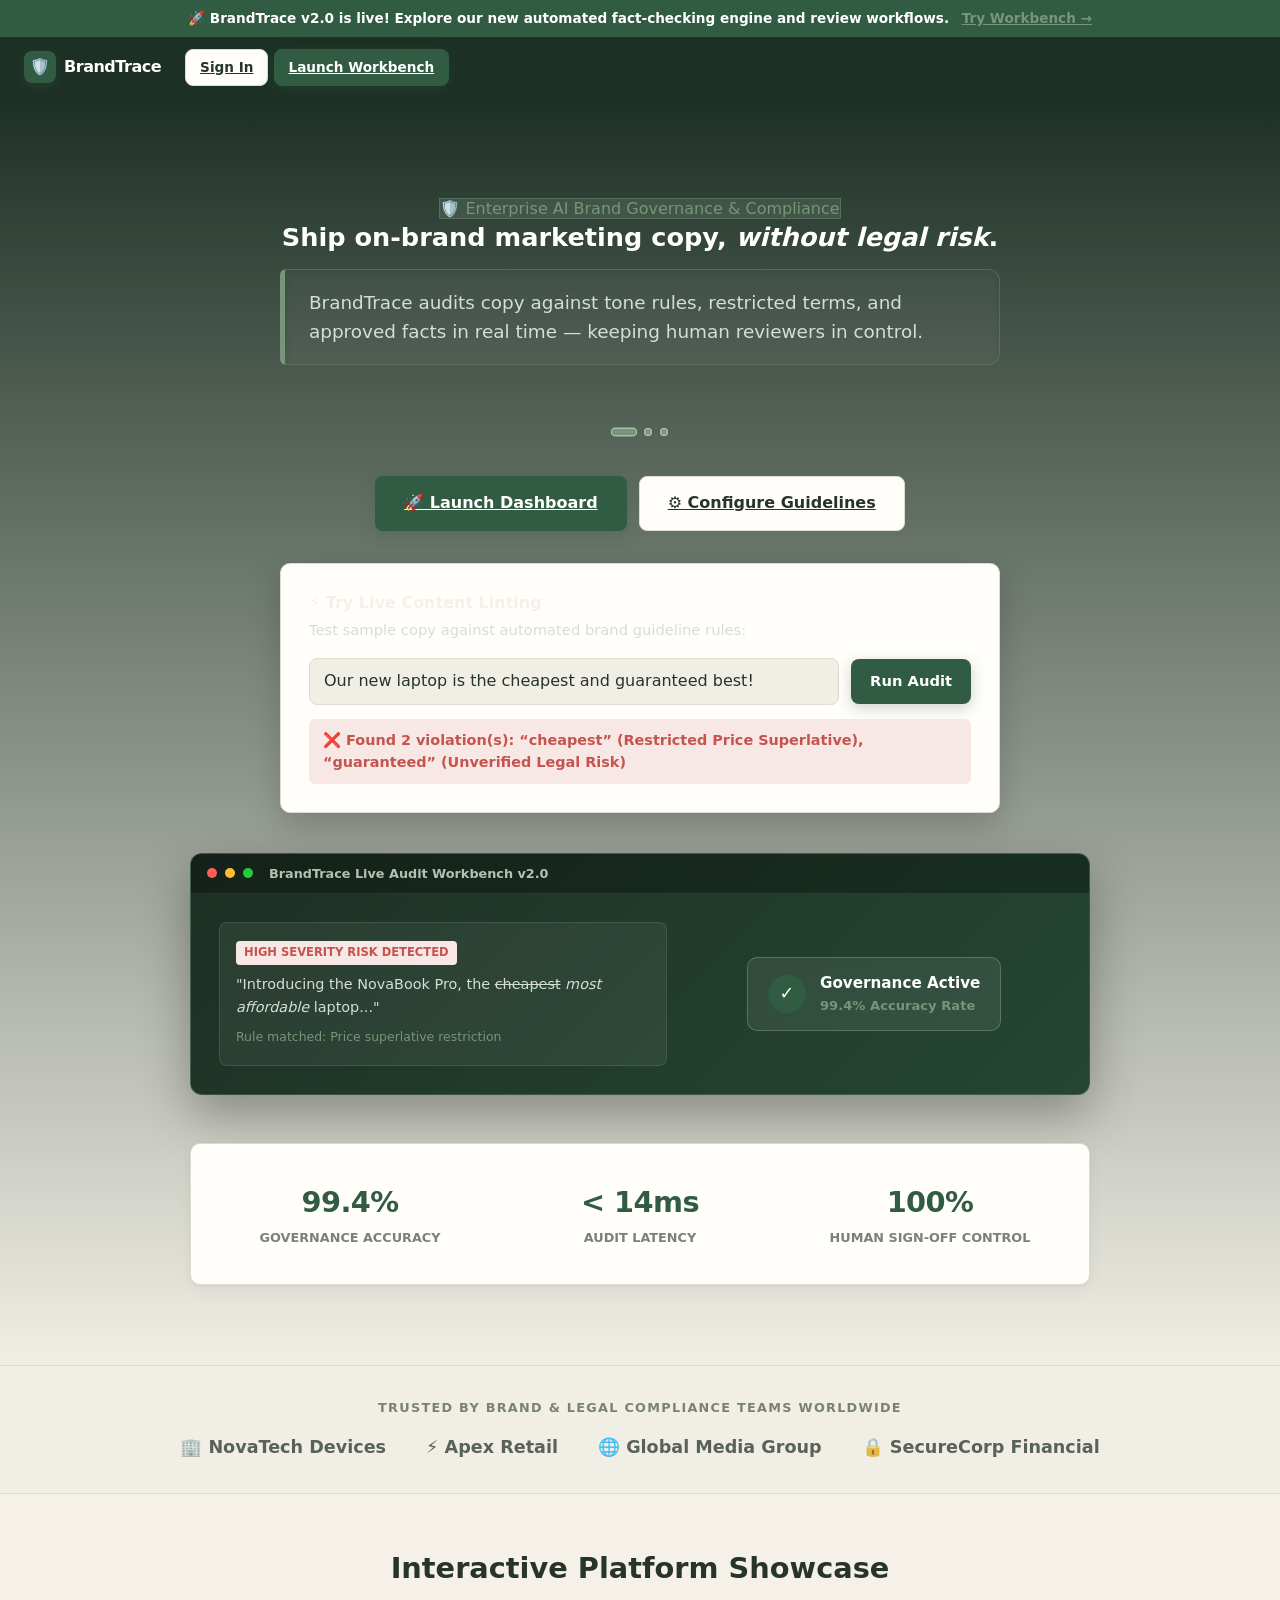
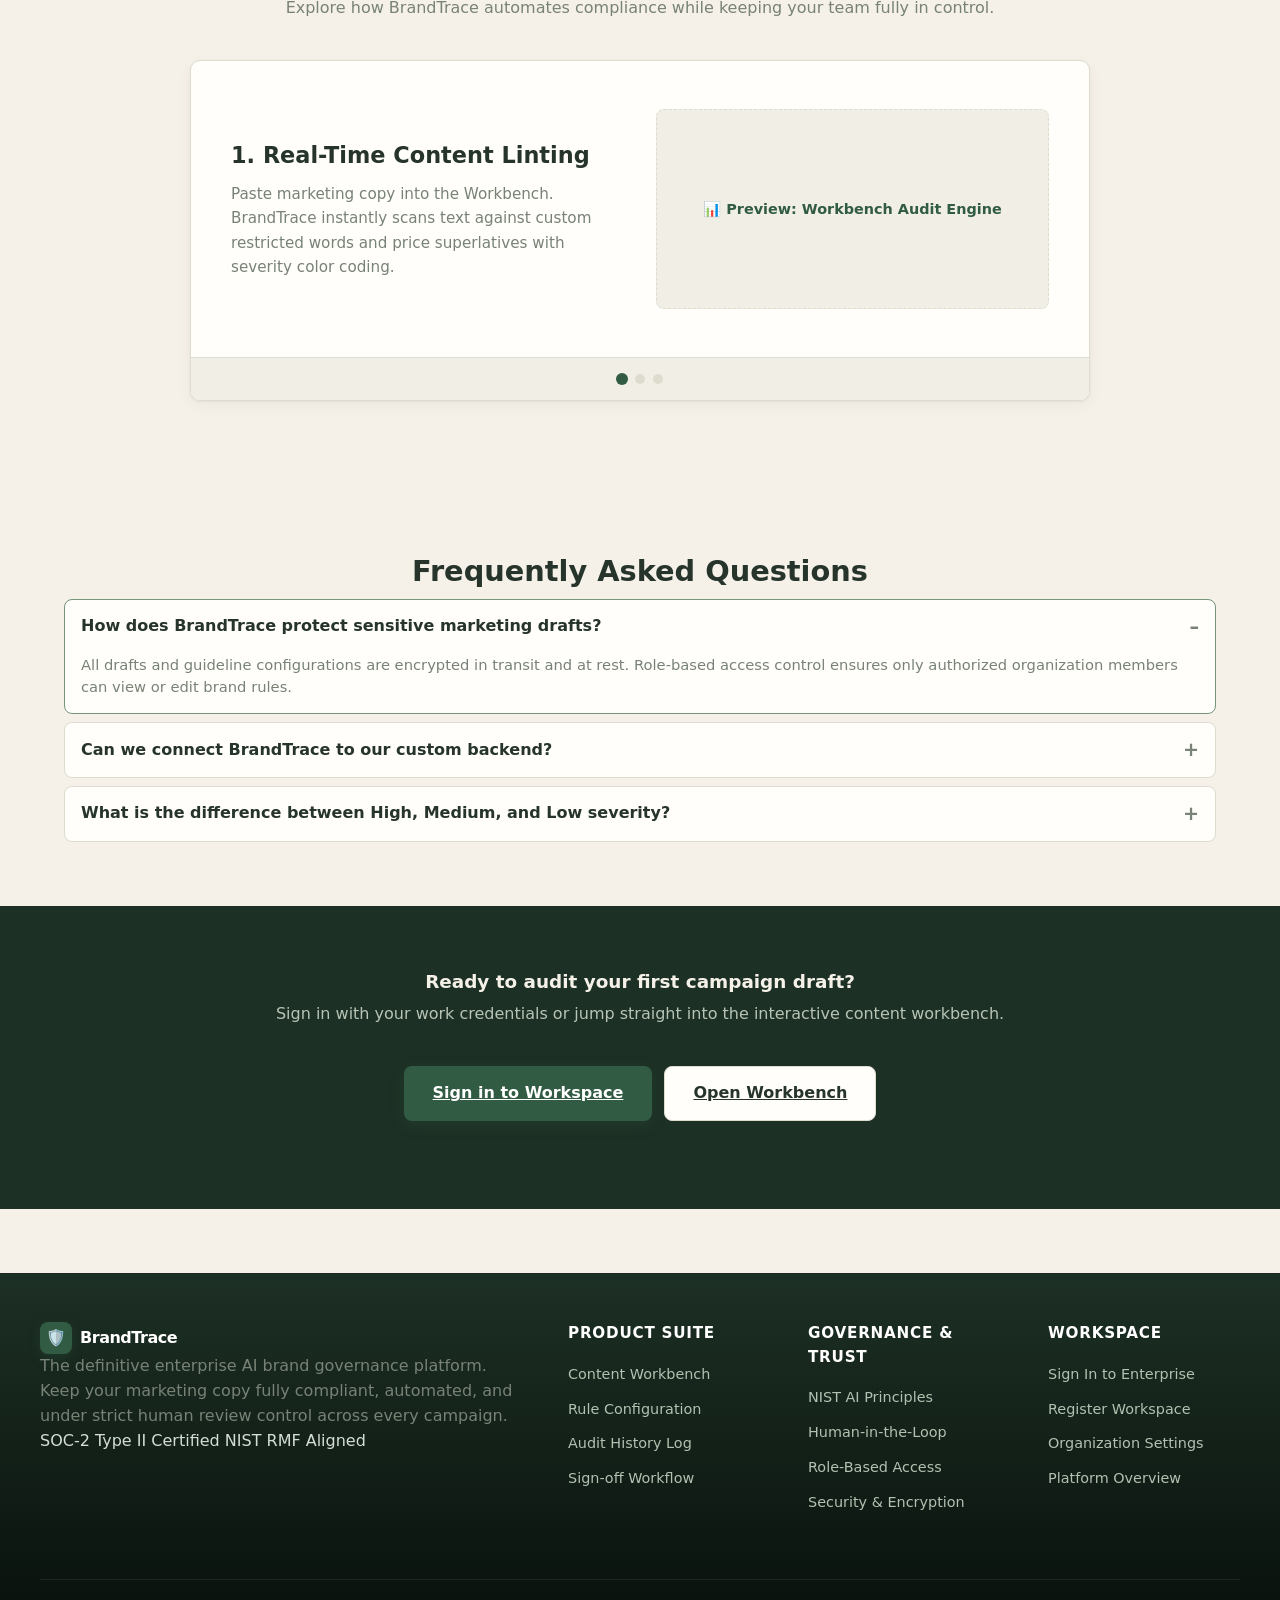
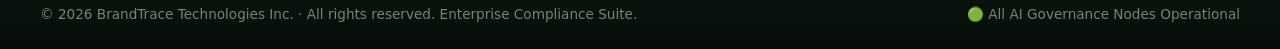
==== commit 8ea5d6c7: "Ready code for brandtrace-share sync" ====
--- a/frontend/index.html
+++ b/frontend/index.html
@@ -1,136 +1,283 @@
 <!DOCTYPE html>
 <html lang="en">
-
 <head>
-    <script>document.documentElement.dataset.theme = localStorage.getItem("brandtrace.theme") || (matchMedia("(prefers-color-scheme: dark)").matches ? "dark" : "light")</script>
-    <meta charset="UTF-8">
-    <meta name="viewport" content="width=device-width, initial-scale=1">
-    <title>BrandTrace – Content Analysis Workbench</title>
-    <link rel="stylesheet" href="css/variables.css">
-    <link rel="stylesheet" href="css/style.css">
-    <link rel="stylesheet" href="css/dashboard.css">
-    <link rel="stylesheet" href="css/pages.css">
+  <meta charset="UTF-8">
+  <meta name="viewport" content="width=device-width, initial-scale=1">
+  <title>BrandTrace – Enterprise AI Brand Governance & Compliance</title>
+  <link rel="stylesheet" href="css/variables.css">
+  <link rel="stylesheet" href="css/style.css">
+  <link rel="stylesheet" href="css/dashboard.css">
+  <link rel="stylesheet" href="css/pages.css">
+  <script>
+    document.documentElement.dataset.theme = localStorage.getItem("brandtrace.theme") || (matchMedia("(prefers-color-scheme: dark)").matches ? "dark" : "light");
+  </script>
 </head>
-
-<body data-page="workbench">
-    <main class="container">
-        <div class="page-head">
-            <h1>Content Analysis Workbench</h1>
-            <p>Draft your copy, audit it against your brand guidelines, and review every suggestion before it ships.</p>
-        </div>
-
-        <div class="stats-row">
-            <div class="stat">
-                <div class="value" id="st-total">0</div>
-                <div class="name">Issues found</div>
-            </div>
-            <div class="stat danger">
-                <div class="value" id="st-high">0</div>
-                <div class="name">High severity open</div>
-            </div>
-            <div class="stat ok">
-                <div class="value" id="st-reviewed">0</div>
-                <div class="name">Reviewed by you</div>
-            </div>
-            <div class="stat brand">
-                <div class="value" id="st-rules">0</div>
-                <div class="name">Active guideline rules</div>
-            </div>
-        </div>
-
-        <div class="workbench">
-            <section class="card">
-                <div class="panel-title">
-                    <h2>📝 Draft Copy</h2>
-                    <button id="sample-btn" class="btn btn-secondary btn-sm" type="button">
-                        Load NovaBook sample
-                    </button>
-                </div>
-
-                <textarea id="editor" class="editor" placeholder="Paste your marketing copy here…"
-                    aria-label="Draft copy"></textarea>
-
-                <div class="field-meta">
-                    <span id="save-status"></span>
-                    <span id="char-count">0 / 5000</span>
-                </div>
-
-                <div class="editor-actions">
-                    <button id="analyse-btn" class="btn btn-primary" type="button">
-                        🔍 Analyse Content
-                    </button>
-                    <button id="clear-btn" class="btn btn-secondary" type="button">
-                        Clear
-                    </button>
-                </div>
-            </section>
-
-            <section class="card">
-                <div class="panel-title">
-                    <h2>🛡️ Audit Results</h2>
-                </div>
-
-                <div id="results" class="results" aria-live="polite">
-                    <!-- Enhanced empty state with quick-action prompt options -->
-                    <div class="empty-state">
-                        <div class="icon">🛡️</div>
-                        <h3>No audit yet</h3>
-                        <p>
-                            Paste your draft or try a quick sample below to test governance rules:
-                        </p>
-
-                        <div class="editor-actions" style="justify-content: center; margin-top: 16px;">
-                            <button type="button" class="btn btn-secondary btn-sm" onclick="loadSamplePreset('social')">
-                                📱 Social Media Caption
-                            </button>
-
-                            <button type="button" class="btn btn-secondary btn-sm"
-                                onclick="loadSamplePreset('release')">
-                                🚀 Product Release Note
-                            </button>
-                        </div>
-                    </div>
-                </div>
-            </section>
-        </div>
-
-        <div class="insight-grid">
-            <section>
-                <h2 style="margin-bottom:12px">Reviewer guide</h2>
-                <details class="acc" open>
-                    <summary>How severity is assigned</summary>
-                    <div class="acc-body"><b>High</b> issues are factual errors or restricted claims. <b>Medium</b>
-                        issues are policy-adjacent wording. <b>Low</b> issues are tone and style.</div>
-                </details>
-                <details class="acc">
-                    <summary>What Accept and Reject do</summary>
-                    <div class="acc-body">Accept replaces the flagged text in your draft with the suggested edit. Reject
-                        dismisses the warning and leaves your text unchanged.</div>
-                </details>
-                <details class="acc">
-                    <summary>Is my draft saved?</summary>
-                    <div class="acc-body">Yes. Your draft and review progress autosave in this browser, so a refresh
-                        never loses work.</div>
-                </details>
-                <details class="acc">
-                    <summary>Keyboard shortcuts</summary>
-                    <div class="acc-body">Press <b>Ctrl/⌘ + Enter</b> inside the editor to run an analysis.</div>
-                </details>
-            </section>
-            <section class="card">
-                <div class="panel-title">
-                    <h2>📋 Active rules</h2><span class="badge neutral">from Guidelines</span>
-                </div>
-                <div id="rules-snapshot"></div>
-            </section>
-        </div>
-    </main>
-    <script src="js/nav.js"></script>
-    <script src="js/utils.js"></script>
-    <script src="js/storage.js"></script>
-    <script src="js/sample-data.js"></script>
-    <script src="js/api.js"></script>
-    <script src="js/app.js"></script>
+<body data-page="landing">
+
+  <!-- 1. Announcement Bar -->
+  <div class="announcement-bar">
+    <span>🚀 BrandTrace v2.0 is live! Explore our new automated fact-checking engine and review workflows.</span>
+    <a href="content_analysis.html">Try Workbench →</a>
+  </div>
+
+  <!-- 2. Navigation / Header -->
+  <header class="site-header landing-header">
+    <div class="header-inner landing-header-inner">
+      <a class="brand-logo-mark" href="index.html">
+        <div class="logo-icon">🛡️</div>
+        <span>Brand<strong>Trace</strong></span>
+      </a>
+      <div class="landing-nav-actions">
+        <a class="btn btn-secondary btn-sm landing-signin-btn" href="auth.html">Sign In</a>
+        <a class="btn btn-primary btn-sm" href="content_analysis.html">Launch Workbench</a>
+      </div>
+    </div>
+  </header>
+  
+  <!-- 3. Hero Section & Sliding Hero Showcase -->
+  <!-- 3. Hero Section & Integrated Showcase -->
+  <section class="landing-hero">
+    
+    <!-- Dynamic 2-Column Hero Grid -->
+    <div class="hero-grid-container">
+      
+      <!-- Left Column: Hero Content Slider -->
+      <div class="hero-left-col">
+        <span class="eyebrow">🛡️ Enterprise AI Brand Governance & Compliance</span>
+
+        <!-- Hero Content Slider with Custom Border -->
+        <div class="hero-slider-card">
+          <div class="hero-slider-container" id="hero-slider">
+            <div class="hero-slide active" data-index="0">
+              <h1>Ship on-brand marketing copy, <em>without legal risk</em>.</h1>
+              <p class="hero-description">
+                BrandTrace audits copy against tone rules, restricted terms, and approved facts in real time — keeping human reviewers in control.
+              </p>
+            </div>
+            <div class="hero-slide" data-index="1" hidden>
+              <h1>Automated Compliance, <em>Zero Policy Drift</em>.</h1>
+              <p class="hero-description">
+                Prevent costly overstatements and brand misalignments instantly before publication with custom severity tiers.
+              </p>
+            </div>
+            <div class="hero-slide" data-index="2" hidden>
+              <h1>Human Reviewer <em>Ultimate Control</em>.</h1>
+              <p class="hero-description">
+                Approve or reject context-aware suggestions with a single click while maintaining complete audit transparency.
+              </p>
+            </div>
+          </div>
+
+          <!-- Hero Slider Navigation Dots -->
+          <div class="hero-slider-dots">
+            <button class="hero-dot active" data-slide="0" aria-label="Hero slide 1"></button>
+            <button class="hero-dot" data-slide="1" aria-label="Hero slide 2"></button>
+            <button class="hero-dot" data-slide="2" aria-label="Hero slide 3"></button>
+          </div>
+        </div>
+
+        <div class="hero-cta">
+          <a class="btn btn-primary btn-lg" href="auth.html">🚀 Launch Dashboard</a>
+          <a class="btn btn-secondary btn-lg" href="guidelines.html">⚙️ Configure Guidelines</a>
+        </div>
+      </div>
+
+      <!-- Right Column: Micro Linting Test Widget -->
+      <div class="hero-right-col">
+        <div class="card landing-micro-widget">
+          <h3>⚡ Try Live Content Linting</h3>
+          <p class="micro-widget-sub">Test sample copy against automated brand guideline rules:</p>
+          <div class="micro-widget-row">
+            <input id="hero-test-input" class="field" type="text" value="Our new laptop is the cheapest and guaranteed best!">
+            <button id="hero-test-btn" class="btn btn-primary" type="button">Run Audit</button>
+          </div>
+          <div id="hero-test-result" class="micro-widget-result" aria-live="polite"></div>
+        </div>
+      </div>
+
+    </div>
+
+    <!-- Glassmorphic Mockup Illustration -->
+    <div class="hero-banner-visual">
+      <div class="banner-header-bar">
+        <div class="banner-dot red"></div>
+        <div class="banner-dot yellow"></div>
+        <div class="banner-dot green"></div>
+        <span class="banner-title">BrandTrace Live Audit Workbench v2.0</span>
+      </div>
+      <div class="banner-body">
+        <div class="banner-mock-card">
+          <div class="banner-tag danger">High Severity Risk Detected</div>
+          <p class="banner-code">"Introducing the NovaBook Pro, the <s>cheapest</s> <em>most affordable</em> laptop..."</p>
+          <small class="banner-hint">Rule matched: Price superlative restriction</small>
+        </div>
+        <div class="glass-svg-card">
+          <div class="svg-status-card">
+            <div class="status-icon-circle">✓</div>
+            <div class="status-meta">
+              <span class="status-title">Governance Active</span>
+              <span class="status-sub">99.4% Accuracy Rate</span>
+            </div>
+          </div>
+        </div>
+      </div>
+    </div>
+
+    <!-- Integrated Metrics Strip -->
+    <div class="metrics-ticker">
+      <div class="metric-item">
+        <div class="val">99.4%</div>
+        <div class="lbl">Governance Accuracy</div>
+      </div>
+      <div class="metric-item">
+        <div class="val">&lt; 14ms</div>
+        <div class="lbl">Audit Latency</div>
+      </div>
+      <div class="metric-item">
+        <div class="val">100%</div>
+        <div class="lbl">Human Sign-off Control</div>
+      </div>
+    </div>
+
+  </section>
+
+  <!-- 4. Trust Indicators -->
+  <section class="trust-section">
+    <p class="trust-label">Trusted by Brand &amp; Legal Compliance Teams Worldwide</p>
+    <div class="trust-logos">
+      <span>🏢 NovaTech Devices</span>
+      <span>⚡ Apex Retail</span>
+      <span>🌐 Global Media Group</span>
+      <span>🔒 SecureCorp Financial</span>
+    </div>
+  </section>
+
+  <!-- 5. Interactive Platform Showcase Carousel -->
+  <section class="section showcase-section">
+    <h2>Interactive Platform Showcase</h2>
+    <p class="sub">Explore how BrandTrace automates compliance while keeping your team fully in control.</p>
+    
+    <div class="carousel-wrapper">
+      <div class="carousel-track-container">
+        <div class="carousel-track" id="feature-carousel">
+          
+          <div class="carousel-slide">
+            <div class="carousel-slide-content">
+              <h3>1. Real-Time Content Linting</h3>
+              <p>Paste marketing copy into the Workbench. BrandTrace instantly scans text against custom restricted words and price superlatives with severity color coding.</p>
+            </div>
+            <div class="carousel-slide-visual">📊 Preview: Workbench Audit Engine</div>
+          </div>
+
+          <div class="carousel-slide">
+            <div class="carousel-slide-content">
+              <h3>2. Automated Fact Verification</h3>
+              <p>Compare technical specs and product claims against approved factual databases to prevent costly overstatement errors before shipping.</p>
+            </div>
+            <div class="carousel-slide-visual">📐 Preview: Fact Mismatch Detector</div>
+          </div>
+
+          <div class="carousel-slide">
+            <div class="carousel-slide-content">
+              <h3>3. Human-in-the-Loop Sign-off</h3>
+              <p>Nothing changes automatically. Reviewers retain absolute control, accepting purpose-preserving edits or rejecting warnings with a single click.</p>
+            </div>
+            <div class="carousel-slide-visual">👥 Preview: Review Approval Workflow</div>
+          </div>
+
+        </div>
+      </div>
+      <div class="carousel-nav">
+        <button class="carousel-dot active" data-slide="0" aria-label="Slide 1"></button>
+        <button class="carousel-dot" data-slide="1" aria-label="Slide 2"></button>
+        <button class="carousel-dot" data-slide="2" aria-label="Slide 3"></button>
+      </div>
+    </div>
+  </section>
+
+  <!-- 6. FAQ Section -->
+  <section class="section faq-section">
+    <h2 class="faq-title">Frequently Asked Questions</h2>
+    <details class="acc" open>
+      <summary>How does BrandTrace protect sensitive marketing drafts?</summary>
+      <div class="acc-body">
+        All drafts and guideline configurations are encrypted in transit and at rest. Role-based access control ensures only authorized organization members can view or edit brand rules.
+      </div>
+    </details>
+    <details class="acc">
+      <summary>Can we connect BrandTrace to our custom backend?</summary>
+      <div class="acc-body">
+        Yes! BrandTrace is fully integrated with a Flask backend supporting JWT authentication, SQLite storage, and modular REST endpoints for analysis, guidelines, and history.
+      </div>
+    </details>
+    <details class="acc">
+      <summary>What is the difference between High, Medium, and Low severity?</summary>
+      <div class="acc-body">
+        High severity flags legal or factual risks that block unreviewed publishing. Medium covers policy-adjacent wording, and Low addresses tone and style adjustments.
+      </div>
+    </details>
+  </section>
+
+  <!-- 7. Final CTA -->
+  <section class="cta-band">
+    <h2>Ready to audit your first campaign draft?</h2>
+    <p>Sign in with your work credentials or jump straight into the interactive content workbench.</p>
+    <div class="hero-cta">
+      <a class="btn btn-primary btn-lg" href="auth.html">Sign in to Workspace</a>
+      <a class="btn btn-secondary btn-lg" href="content_analysis.html">Open Workbench</a>
+    </div>
+  </section>
+
+  <!-- 8. Footer (Unified Enterprise Mega-Footer) -->
+  <footer class="enterprise-footer">
+    <div class="footer-grid">
+      <div class="footer-col">
+        <a class="brand-logo-mark footer-logo" href="index.html">
+          <div class="logo-icon">🛡️</div>
+          <span>Brand<strong>Trace</strong></span>
+        </a>
+        <p class="footer-desc">
+          The definitive enterprise AI brand governance platform. Keep your marketing copy fully compliant, automated, and under strict human review control across every campaign.
+        </p>
+        <div class="footer-badges">
+          <span class="cert-badge">SOC-2 Type II Certified</span>
+          <span class="cert-badge">NIST RMF Aligned</span>
+        </div>
+      </div>
+      <div class="footer-col">
+        <h4>Product Suite</h4>
+        <ul>
+          <li><a href="content_analysis.html">Content Workbench</a></li>
+          <li><a href="guidelines.html">Rule Configuration</a></li>
+          <li><a href="history.html">Audit History Log</a></li>
+          <li><a href="approvals.html">Sign-off Workflow</a></li>
+        </ul>
+      </div>
+      <div class="footer-col">
+        <h4>Governance &amp; Trust</h4>
+        <ul>
+          <li><a href="about.html">NIST AI Principles</a></li>
+          <li><a href="about.html">Human-in-the-Loop</a></li>
+          <li><a href="settings.html">Role-Based Access</a></li>
+          <li><a href="settings.html">Security &amp; Encryption</a></li>
+        </ul>
+      </div>
+      <div class="footer-col">
+        <h4>Workspace</h4>
+        <ul>
+          <li><a href="auth.html">Sign In to Enterprise</a></li>
+          <li><a href="auth.html">Register Workspace</a></li>
+          <li><a href="settings.html">Organization Settings</a></li>
+          <li><a href="index.html">Platform Overview</a></li>
+        </ul>
+      </div>
+    </div>
+    <div class="footer-bottom">
+      <span>© 2026 BrandTrace Technologies Inc. · All rights reserved. Enterprise Compliance Suite.</span>
+      <span class="status-indicator">🟢 All AI Governance Nodes Operational</span>
+    </div>
+  </footer>
+  
+  <script src="js/landing.js"></script>
 </body>
-
 </html>
--- a/frontend/css/pages.css
+++ b/frontend/css/pages.css
@@ -1653,3 +1653,7 @@
   transform: scale(1.1);
 }
 
+
+
+.slide-over-backdrop[hidden] { display: none !important; }
+.slide-over-backdrop:not(.open) { pointer-events: none; }
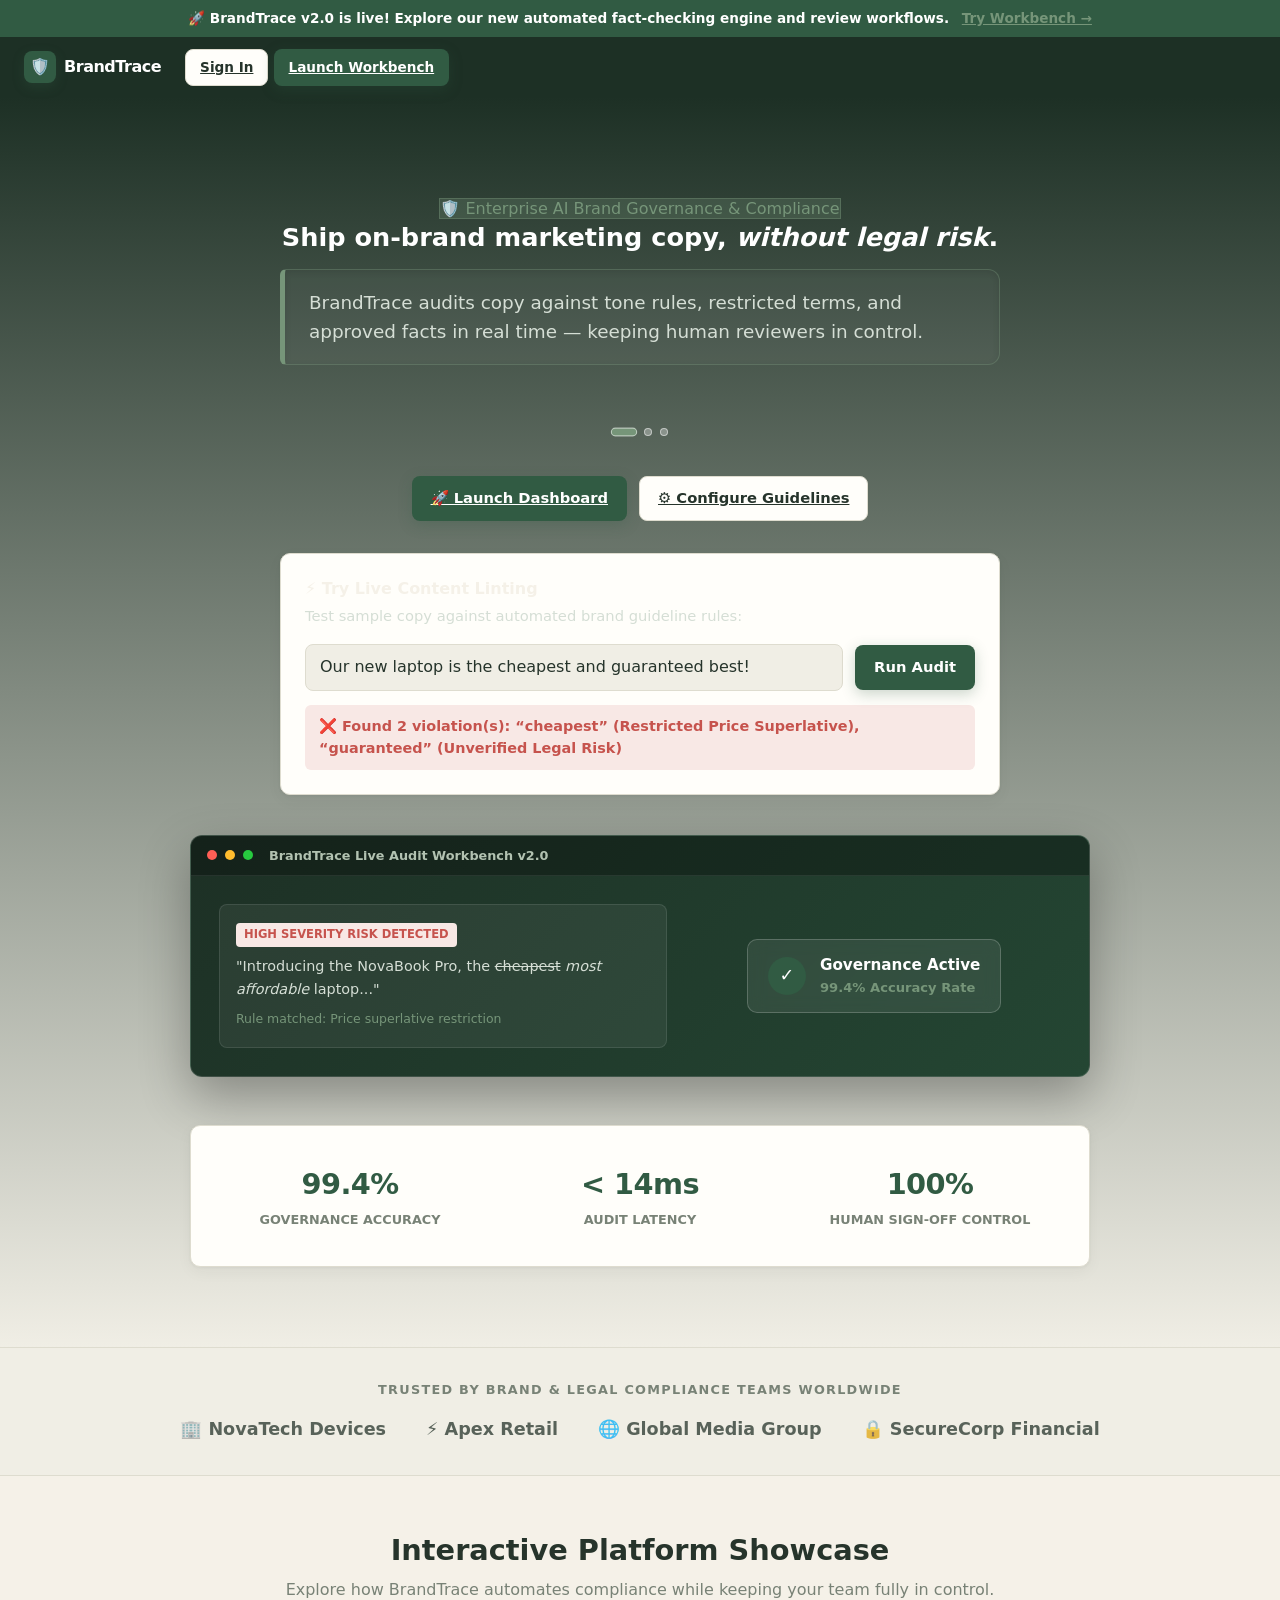
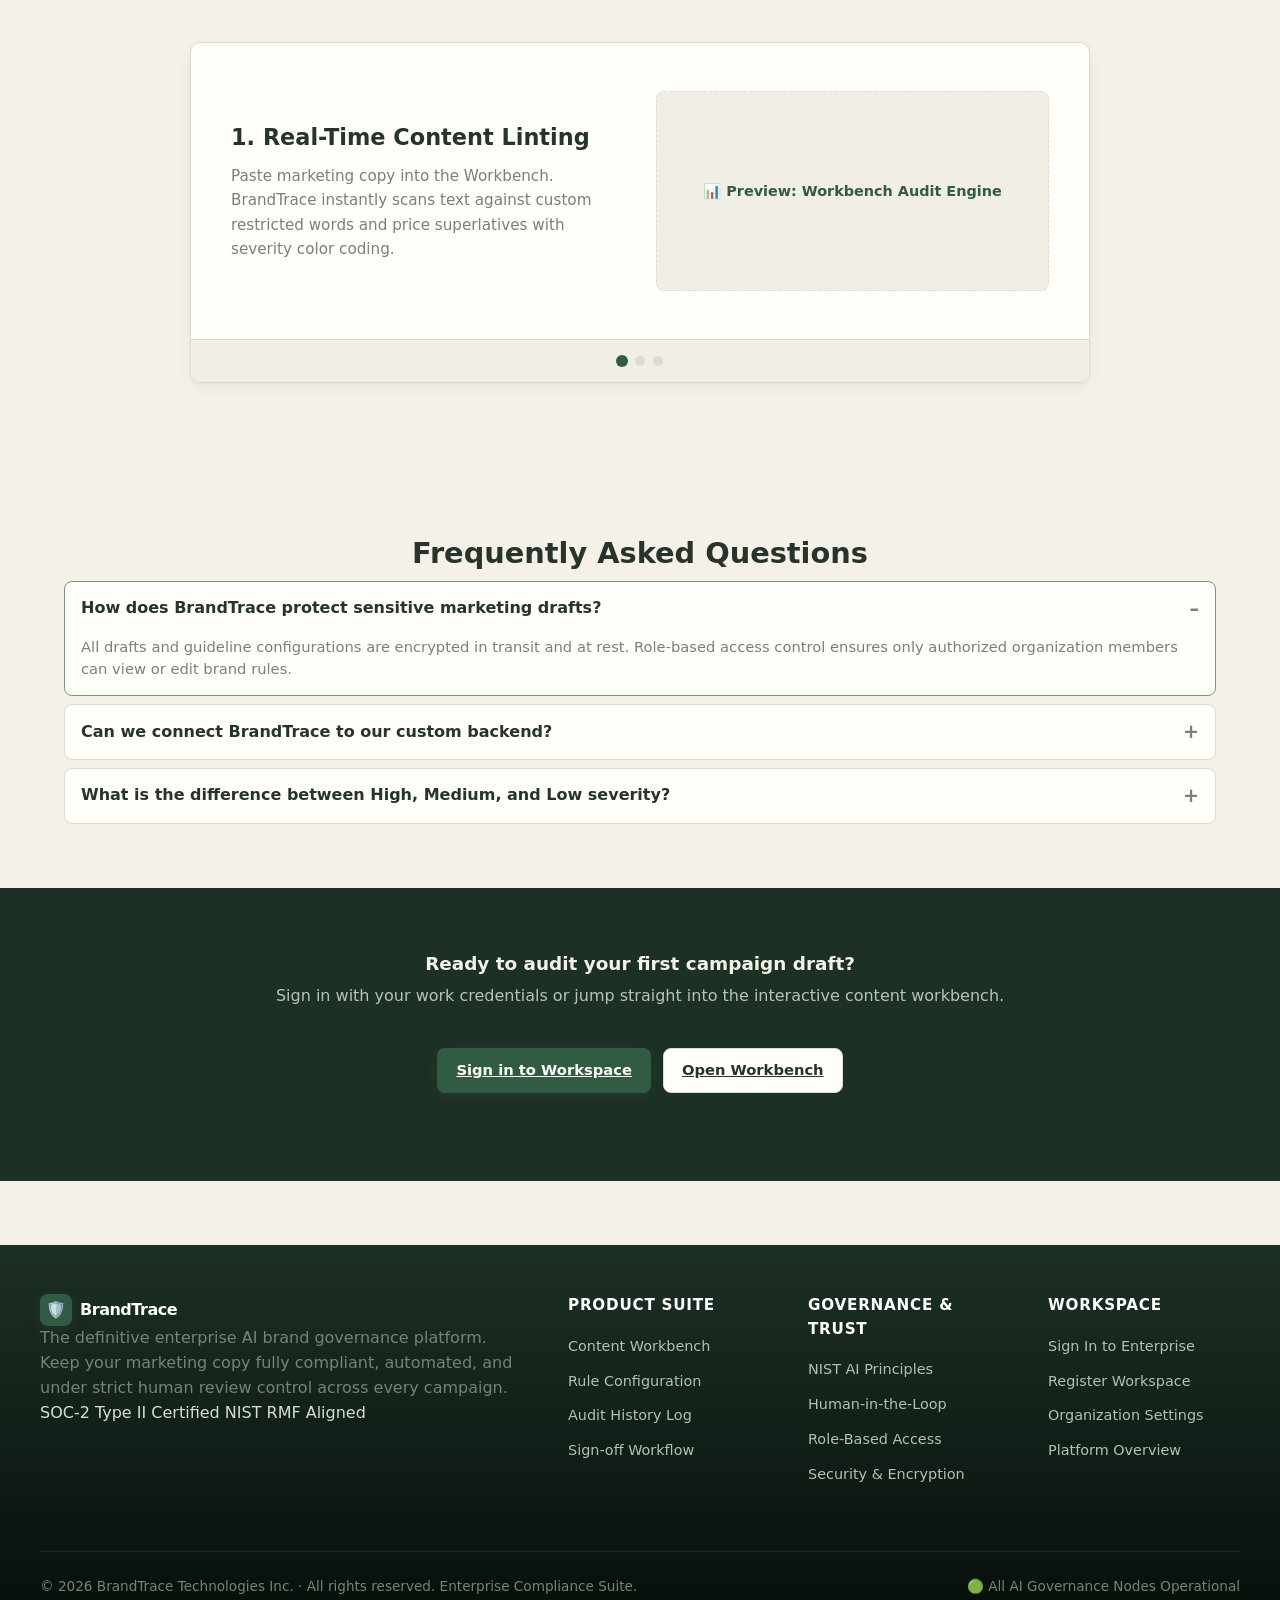
==== commit 53b8e8d6: "updated css infrasture for modulairty" ====
--- a/frontend/index.html
+++ b/frontend/index.html
@@ -5,9 +5,7 @@
   <meta name="viewport" content="width=device-width, initial-scale=1">
   <title>BrandTrace – Enterprise AI Brand Governance & Compliance</title>
   <link rel="stylesheet" href="css/variables.css">
-  <link rel="stylesheet" href="css/style.css">
-  <link rel="stylesheet" href="css/dashboard.css">
-  <link rel="stylesheet" href="css/pages.css">
+  <link rel="stylesheet" href="css/main.css">
   <script>
     document.documentElement.dataset.theme = localStorage.getItem("brandtrace.theme") || (matchMedia("(prefers-color-scheme: dark)").matches ? "dark" : "light");
   </script>
--- a/frontend/css/variables.css
+++ b/frontend/css/variables.css
@@ -1,4 +1,3 @@
-
 /* =========================================
    BRANDTRACE — FOREST GREEN DESIGN SYSTEM
    ========================================= */
--- a/frontend/css/main.css
+++ b/frontend/css/main.css
@@ -0,0 +1,13 @@
+/* BrandTrace CSS entry point. Import order is intentional. */
+@import url("./variables.css");
+@import url("./components/01-workbench-and-analysis.css");
+@import url("./components/02-dashboard-refinements.css");
+@import url("./layout/03-app-shell-and-navigation.css");
+@import url("./components/04-shared-page-components.css");
+@import url("./pages/05-page-refinements.css");
+@import url("./pages/06-landing-page.css");
+@import url("./overrides/07-responsive-overrides.css");
+@import url("./components/08-motion-and-interactions.css");
+@import url("./pages/09-drawer-and-landing-visuals.css");
+@import url("./pages/10-landing-widget-polish.css");
+@import url("./components/11-global-foundations-and-controls.css");
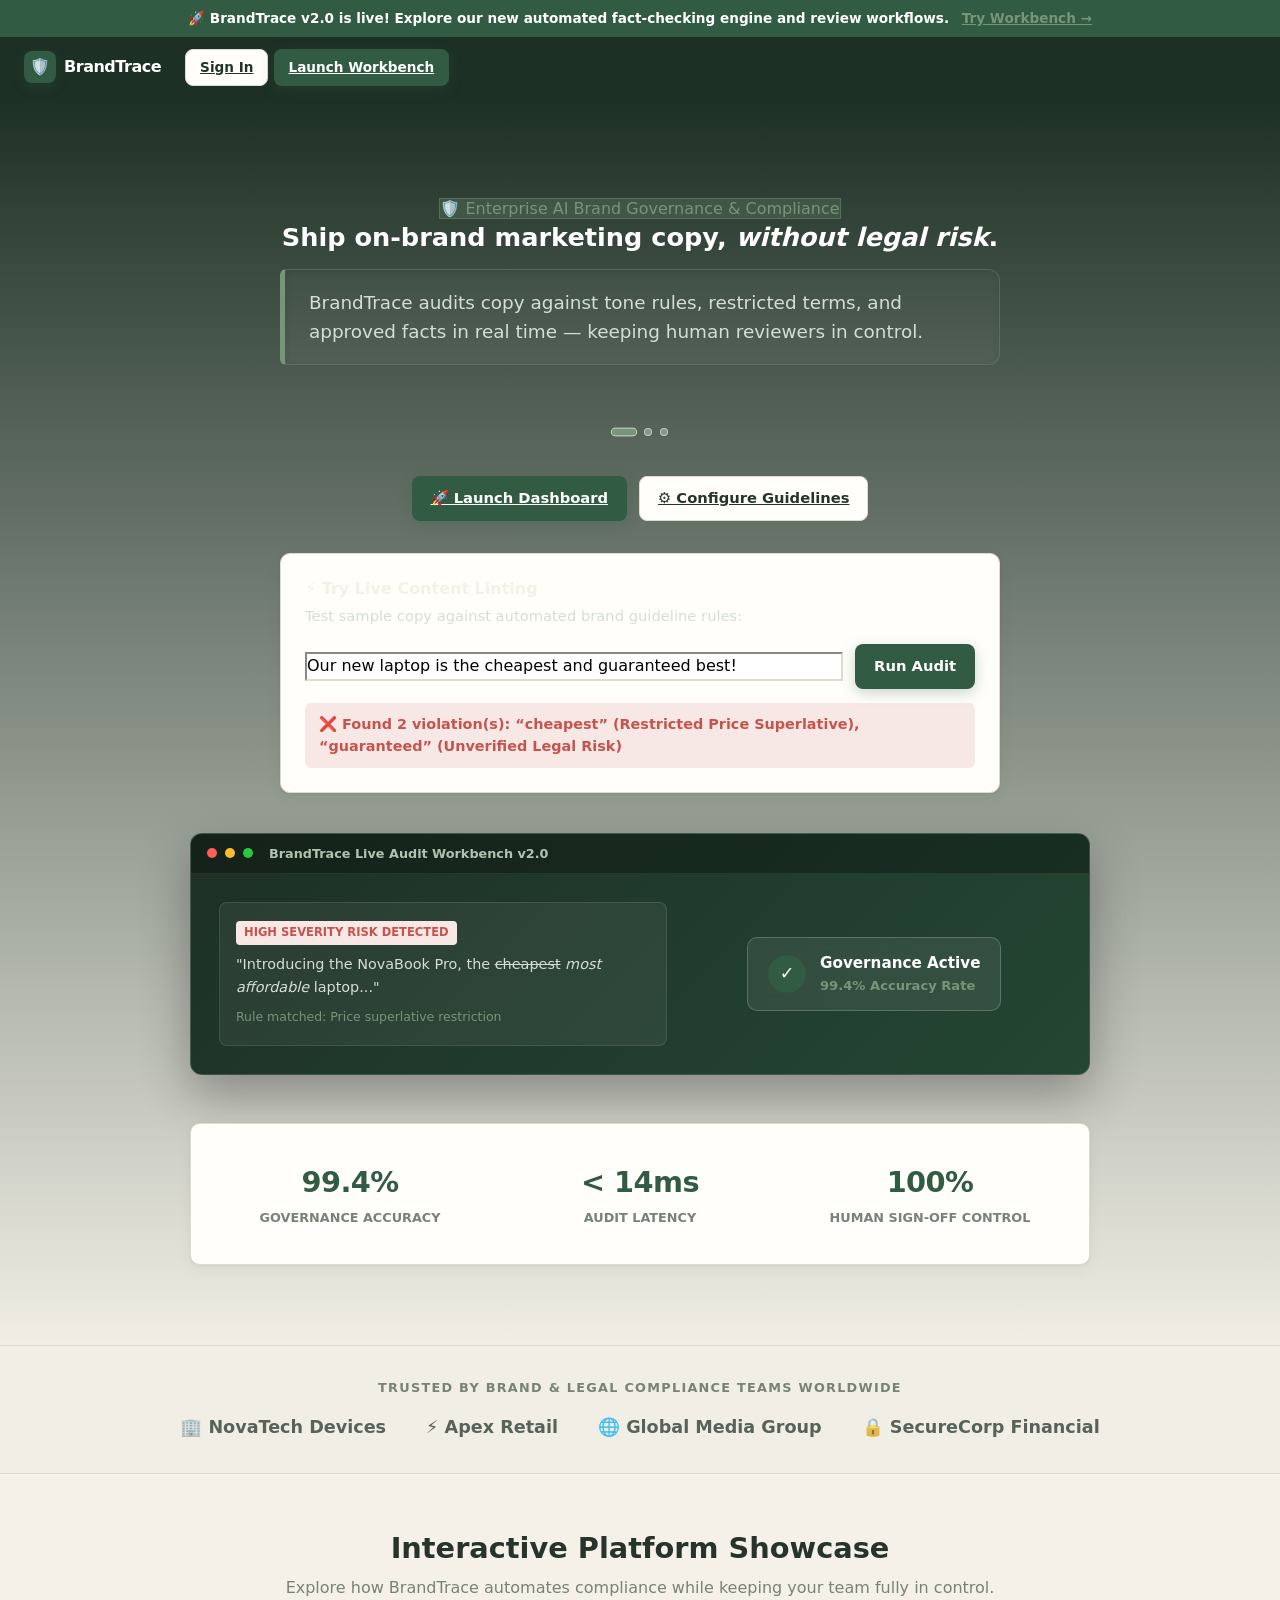
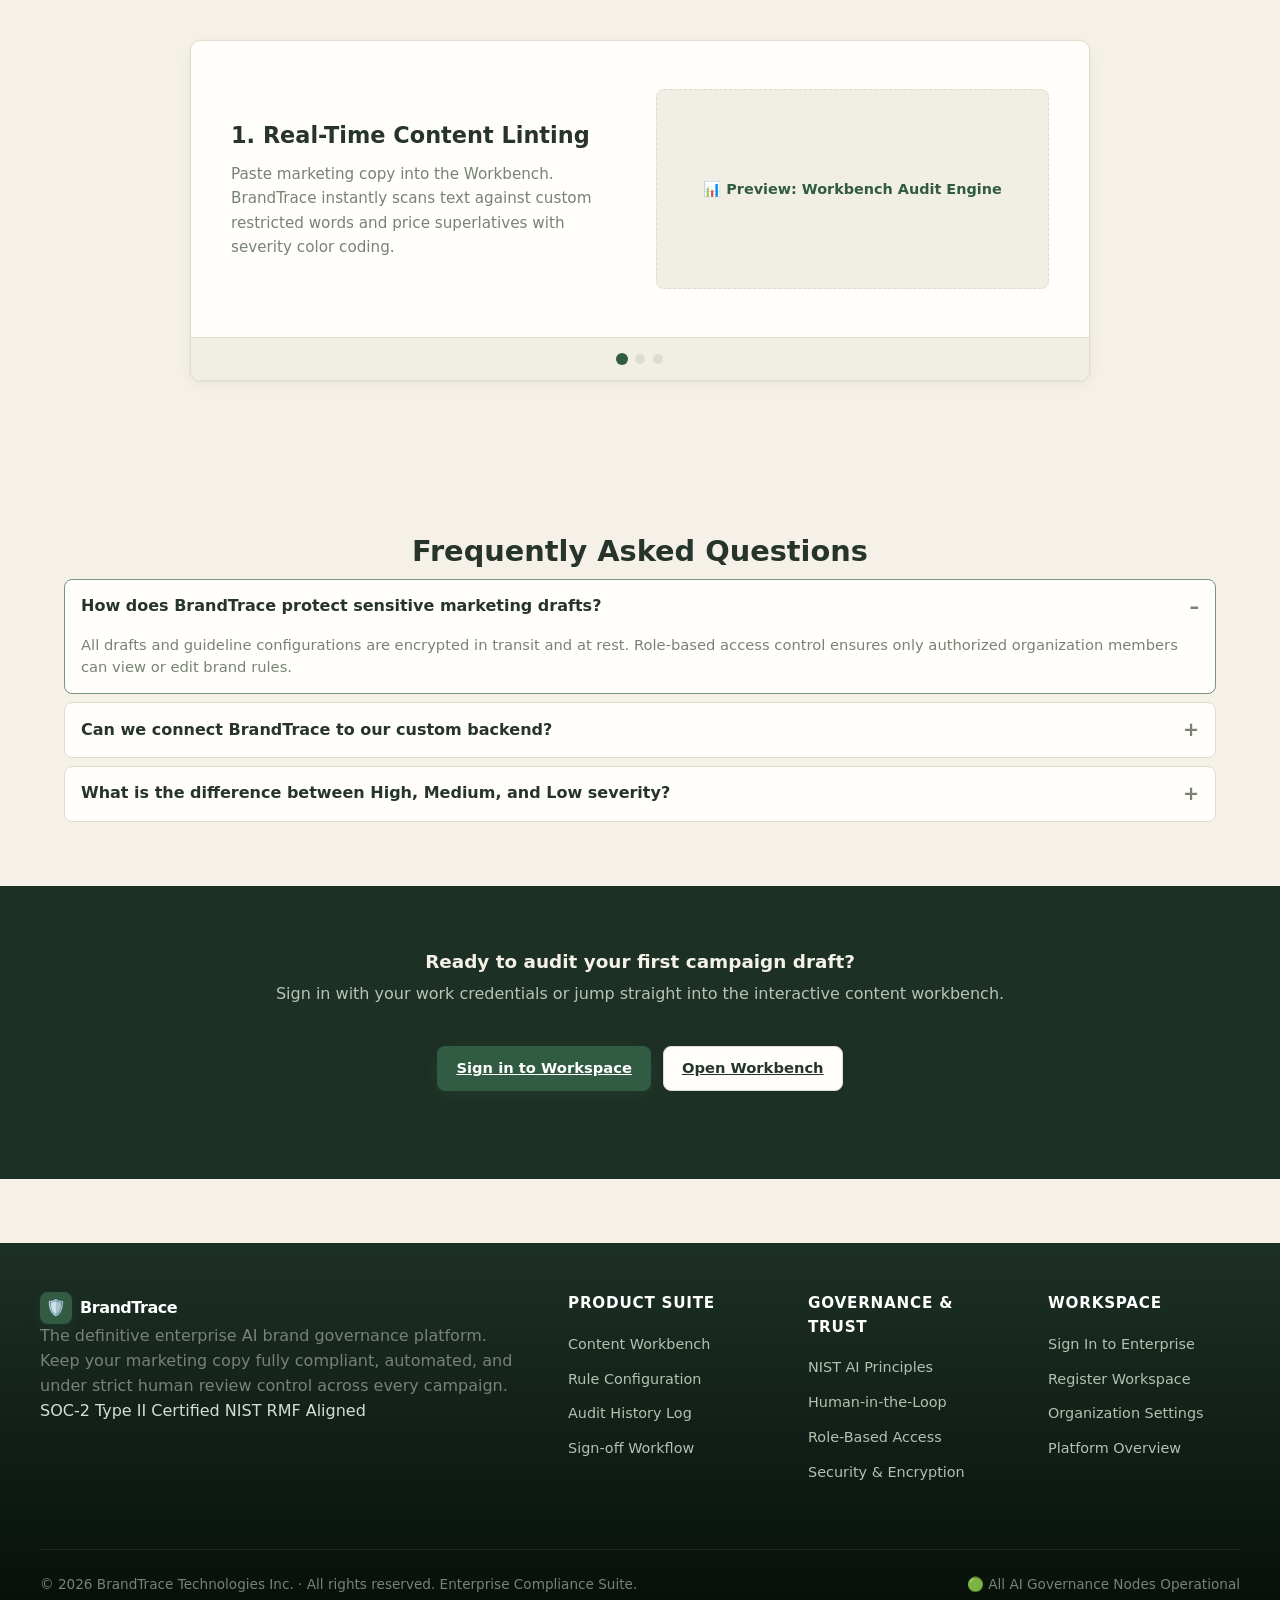
==== commit 49a6254c: "backend 100% connects left is groq response format correction and ui tweaks" ====
--- a/frontend/index.html
+++ b/frontend/index.html
@@ -276,6 +276,6 @@
     </div>
   </footer>
   
-  <script src="js/landing.js"></script>
+  <script src="js/index.js"></script>
 </body>
 </html>
